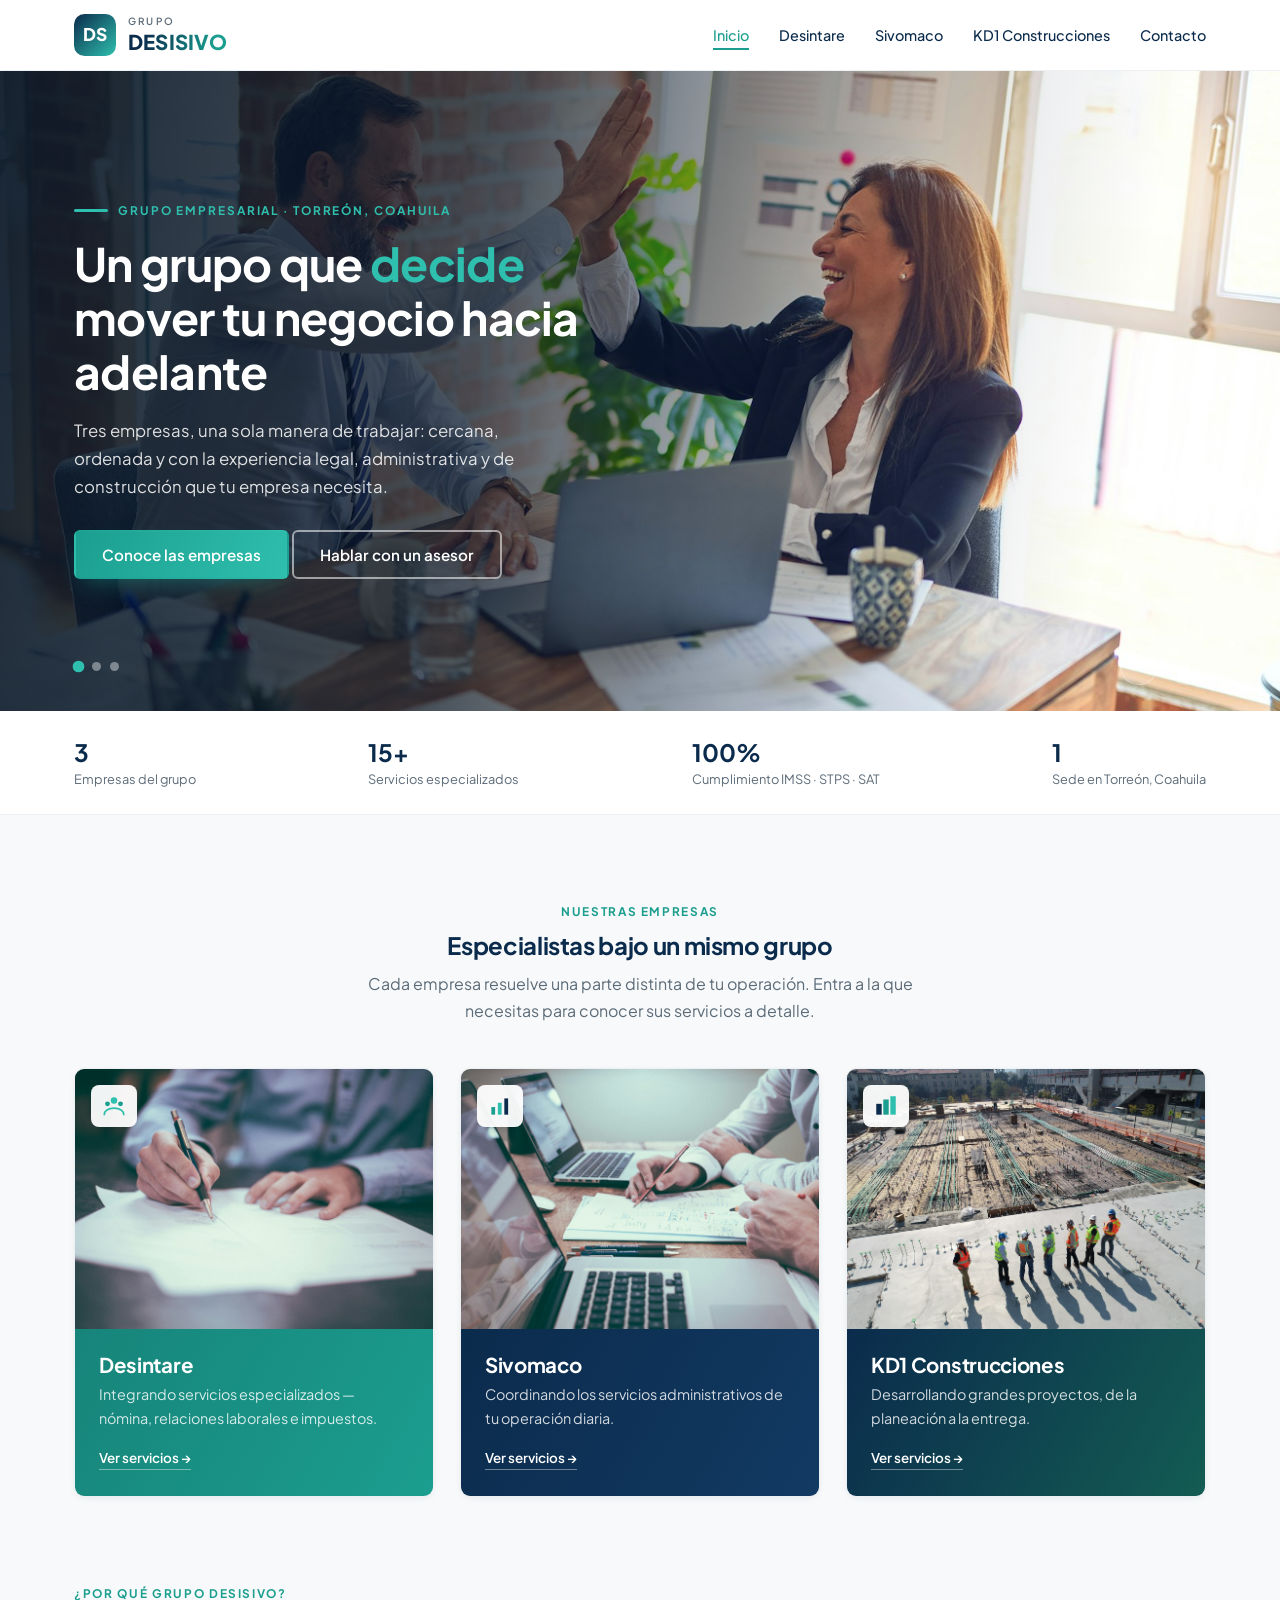
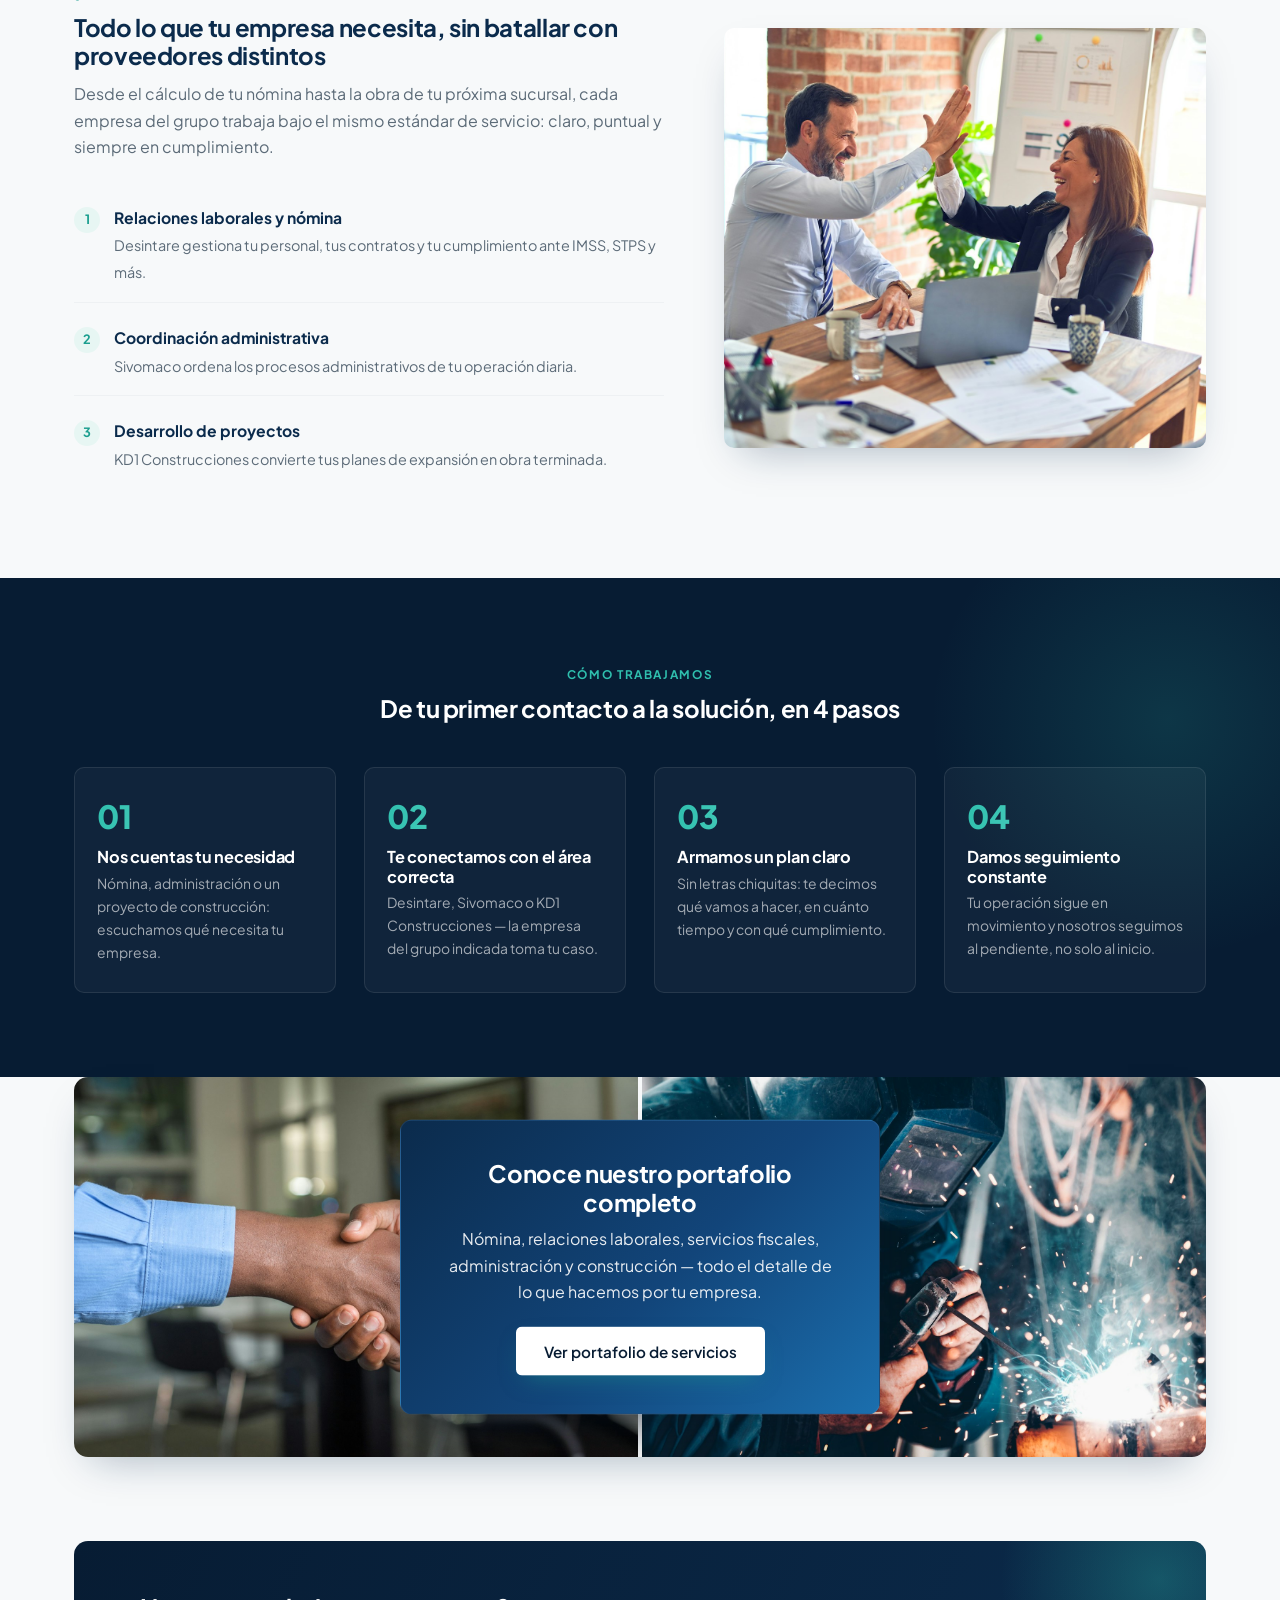
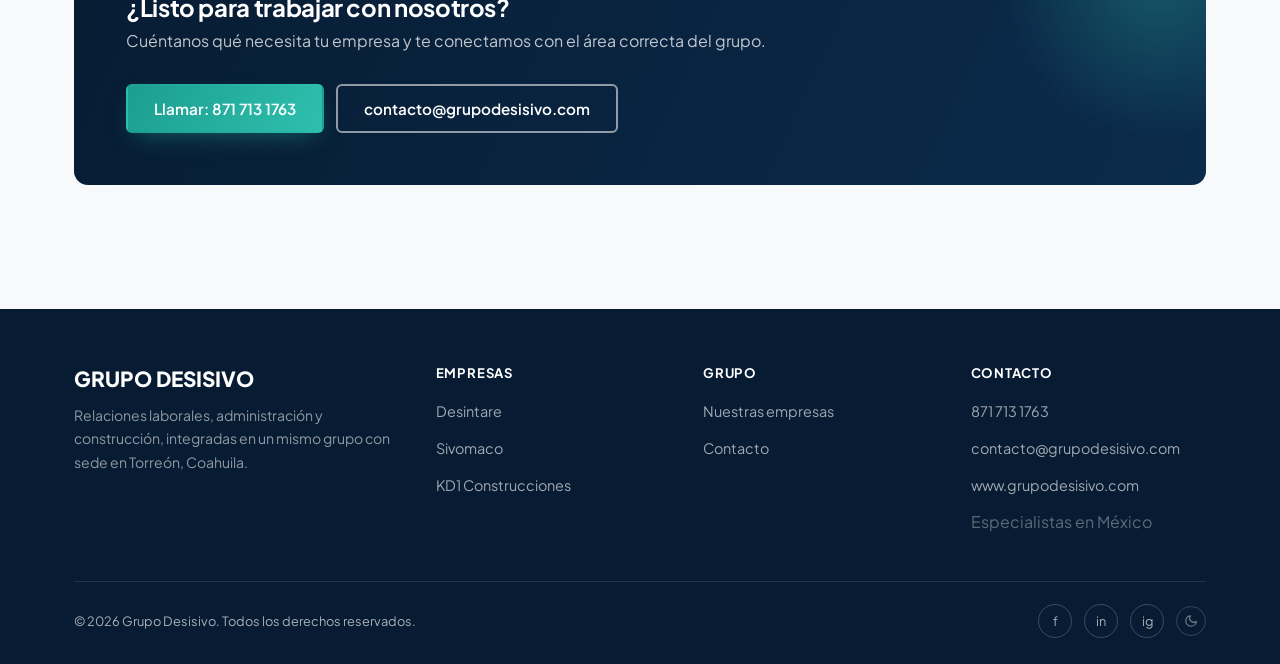
==== index.html @ 5b1bc494 "Sitio web de Grupo Desisivo: portada, Desintare, Sivomaco y KD1 Construcciones Co-Authored-By: Claud" ====
<!doctype html>
<html lang="es">
<head>
<meta charset="UTF-8">
<meta name="viewport" content="width=device-width, initial-scale=1.0, viewport-fit=cover">
<title>Grupo Desisivo | Relaciones Laborales, Administración y Construcción en Torreón</title>
<meta name="description" content="Grupo Desisivo integra a Desintare, Sivomaco y KD1 Construcciones: relaciones laborales, nóminas, servicios administrativos y desarrollo de proyectos en Torreón, Coahuila.">
<link rel="stylesheet" href="assets/css/style.css">
<script>(function(){try{if(localStorage.getItem('gd-theme')==='dark'){document.documentElement.setAttribute('data-theme','dark');}}catch(e){}})();</script>
</head>
<body>

<div class="scroll-progress"></div>

<header class="site-header">
  <div class="wrap header-inner">
    <a href="index.html" class="brand">
      <svg class="brand-mark" viewBox="0 0 48 48" xmlns="http://www.w3.org/2000/svg">
        <defs>
          <linearGradient id="gmark" x1="0" y1="0" x2="1" y2="1">
            <stop offset="0" stop-color="#0b2b4c"/>
            <stop offset="1" stop-color="#2fbfae"/>
          </linearGradient>
        </defs>
        <rect width="48" height="48" rx="12" fill="url(#gmark)"/>
        <text x="24" y="31" text-anchor="middle" font-family="Plus Jakarta Sans, sans-serif" font-weight="800" font-size="20" fill="#fff">DS</text>
      </svg>
      <span class="brand-text">
        <span class="grupo">GRUPO</span>
        <span class="desisivo">DESISIVO</span>
      </span>
    </a>
    <nav class="main-nav">
      <a href="index.html" class="active">Inicio</a>
      <a href="desintare.html">Desintare</a>
      <a href="sivomaco.html">Sivomaco</a>
      <a href="kd1.html">KD1 Construcciones</a>
      <a href="index.html#contacto">Contacto</a>
    </nav>
    <button class="menu-toggle" aria-label="Abrir menú">
      <span></span><span></span><span></span>
    </button>
  </div>
</header>

<section class="hero-carousel">

  <div class="hero-slide active">
    <img class="slide-bg" src="assets/img/equipo-oficina.jpg" alt="Equipo de Grupo Desisivo en oficina">
    <div class="wrap">
      <div class="hero-content">
        <div class="eyebrow-line"><span class="bar"></span><span>Grupo empresarial · Torreón, Coahuila</span></div>
        <h1>Un grupo que <strong>decide</strong> mover tu negocio hacia adelante</h1>
        <p class="lead">Tres empresas, una sola manera de trabajar: cercana, ordenada y con la experiencia legal, administrativa y de construcción que tu empresa necesita.</p>
        <div class="hero-actions">
          <a href="#empresas" class="btn btn-primary">Conoce las empresas</a>
          <a href="index.html#contacto" class="btn btn-outline">Hablar con un asesor</a>
        </div>
      </div>
    </div>
  </div>

  <div class="hero-slide">
    <img class="slide-bg" src="assets/img/desintare-nomina.jpg" alt="Nómina y relaciones laborales Desintare">
    <div class="wrap">
      <div class="hero-content">
        <div class="eyebrow-line"><span class="bar"></span><span>Desintare</span></div>
        <h1>Tu nómina y tu cumplimiento laboral, <strong>en orden siempre</strong></h1>
        <p class="lead">Relaciones laborales, nómina, asuntos legales y servicios fiscales para que tu empresa cumpla sin contratiempos.</p>
        <div class="hero-actions">
          <a href="desintare.html" class="btn btn-primary">Ver servicios de Desintare</a>
        </div>
      </div>
    </div>
  </div>

  <div class="hero-slide">
    <img class="slide-bg" src="assets/img/kd1-obra.jpg" alt="Construcción KD1">
    <div class="wrap">
      <div class="hero-content">
        <div class="eyebrow-line"><span class="bar"></span><span>KD1 Construcciones</span></div>
        <h1>Grandes proyectos, <strong>de cimientos a entrega</strong></h1>
        <p class="lead">La constructora del grupo, con el mismo orden y cumplimiento que ya conoces en Desintare y Sivomaco.</p>
        <div class="hero-actions">
          <a href="kd1.html" class="btn btn-primary">Ver KD1 Construcciones</a>
        </div>
      </div>
    </div>
  </div>

  <div class="hero-controls">
    <div class="wrap">
      <div class="hero-dots">
        <button class="active" aria-label="Slide 1"></button>
        <button aria-label="Slide 2"></button>
        <button aria-label="Slide 3"></button>
      </div>
      <div class="hero-arrows">
        <button class="hero-prev" aria-label="Anterior">‹</button>
        <button class="hero-next" aria-label="Siguiente">›</button>
      </div>
    </div>
  </div>
</section>

<section class="trust-strip">
  <div class="wrap">
    <div class="stat"><b data-count="3">0</b><span>Empresas del grupo</span></div>
    <div class="stat"><b data-count="15" data-suffix="+">0</b><span>Servicios especializados</span></div>
    <div class="stat"><b data-count="100" data-suffix="%">0</b><span>Cumplimiento IMSS · STPS · SAT</span></div>
    <div class="stat"><b data-count="1">0</b><span>Sede en Torreón, Coahuila</span></div>
  </div>
</section>

<section class="section" id="empresas">
  <div class="wrap">
    <div class="section-head center reveal">
      <span class="eyebrow">Nuestras empresas</span>
      <h2>Especialistas bajo un mismo grupo</h2>
      <p>Cada empresa resuelve una parte distinta de tu operación. Entra a la que necesitas para conocer sus servicios a detalle.</p>
    </div>

    <div class="company-grid">

      <a class="company-card desintare reveal" href="desintare.html">
        <div class="card-photo">
          <img src="assets/img/desintare-nomina.jpg" alt="Equipo de Desintare trabajando en oficina">
          <span class="logo-chip">
            <svg viewBox="0 0 48 48" fill="none"><circle cx="24" cy="14" r="6" fill="#2fbfae"/><circle cx="12" cy="20" r="4.5" fill="#1b9e8f"/><circle cx="36" cy="20" r="4.5" fill="#1b9e8f"/><path d="M6 40c0-7 7-12 18-12s18 5 18 12" stroke="#2fbfae" stroke-width="3" stroke-linecap="round"/></svg>
          </span>
        </div>
        <div class="card-body">
          <h3>Desintare</h3>
          <p class="slogan">Integrando servicios especializados — nómina, relaciones laborales e impuestos.</p>
          <span class="card-link">Ver servicios →</span>
        </div>
      </a>

      <a class="company-card sivomaco reveal reveal-delay-1" href="sivomaco.html">
        <div class="card-photo">
          <img src="assets/img/sivomaco-admin.jpg" alt="Reunión administrativa Sivomaco">
          <span class="logo-chip">
            <svg viewBox="0 0 48 48" fill="none"><rect x="8" y="26" width="7" height="14" fill="#1b9e8f"/><rect x="20" y="18" width="7" height="22" fill="#2fbfae"/><rect x="32" y="10" width="7" height="30" fill="#0b2b4c"/></svg>
          </span>
        </div>
        <div class="card-body">
          <h3>Sivomaco</h3>
          <p class="slogan">Coordinando los servicios administrativos de tu operación diaria.</p>
          <span class="card-link">Ver servicios →</span>
        </div>
      </a>

      <a class="company-card kd1 reveal reveal-delay-2" href="kd1.html">
        <div class="card-photo">
          <img src="assets/img/kd1-obra.jpg" alt="Obra en construcción KD1">
          <span class="logo-chip">
            <svg viewBox="0 0 48 48" fill="none"><rect x="6" y="20" width="10" height="20" fill="#0b2b4c"/><rect x="19" y="12" width="10" height="28" fill="#1b9e8f"/><rect x="32" y="6" width="10" height="34" fill="#2fbfae"/></svg>
          </span>
        </div>
        <div class="card-body">
          <h3>KD1 Construcciones</h3>
          <p class="slogan">Desarrollando grandes proyectos, de la planeación a la entrega.</p>
          <span class="card-link">Ver servicios →</span>
        </div>
      </a>

    </div>
  </div>
</section>

<section class="section" style="padding-top:0;">
  <div class="wrap split">
    <div class="reveal">
      <span class="eyebrow">¿Por qué Grupo Desisivo?</span>
      <h2>Todo lo que tu empresa necesita, sin batallar con proveedores distintos</h2>
      <p style="margin-bottom:28px;">Desde el cálculo de tu nómina hasta la obra de tu próxima sucursal, cada empresa del grupo trabaja bajo el mismo estándar de servicio: claro, puntual y siempre en cumplimiento.</p>
      <ul class="feature-list">
        <li><span class="dot">1</span><div><b>Relaciones laborales y nómina</b><span>Desintare gestiona tu personal, tus contratos y tu cumplimiento ante IMSS, STPS y más.</span></div></li>
        <li><span class="dot">2</span><div><b>Coordinación administrativa</b><span>Sivomaco ordena los procesos administrativos de tu operación diaria.</span></div></li>
        <li><span class="dot">3</span><div><b>Desarrollo de proyectos</b><span>KD1 Construcciones convierte tus planes de expansión en obra terminada.</span></div></li>
      </ul>
    </div>
    <div class="media-card reveal reveal-delay-1">
      <img src="assets/img/equipo-oficina.jpg" alt="Equipo de Grupo Desisivo">
    </div>
  </div>
</section>

<section class="section process-band">
  <div class="wrap">
    <div class="section-head center reveal" style="max-width:640px;">
      <span class="eyebrow" style="color:var(--teal-light);">Cómo trabajamos</span>
      <h2 style="color:#fff;">De tu primer contacto a la solución, en 4 pasos</h2>
    </div>
    <div class="process-grid">
      <div class="process-step reveal">
        <div class="step-num">01</div>
        <h4>Nos cuentas tu necesidad</h4>
        <p>Nómina, administración o un proyecto de construcción: escuchamos qué necesita tu empresa.</p>
      </div>
      <div class="process-step reveal reveal-delay-1">
        <div class="step-num">02</div>
        <h4>Te conectamos con el área correcta</h4>
        <p>Desintare, Sivomaco o KD1 Construcciones — la empresa del grupo indicada toma tu caso.</p>
      </div>
      <div class="process-step reveal reveal-delay-2">
        <div class="step-num">03</div>
        <h4>Armamos un plan claro</h4>
        <p>Sin letras chiquitas: te decimos qué vamos a hacer, en cuánto tiempo y con qué cumplimiento.</p>
      </div>
      <div class="process-step reveal reveal-delay-3">
        <div class="step-num">04</div>
        <h4>Damos seguimiento constante</h4>
        <p>Tu operación sigue en movimiento y nosotros seguimos al pendiente, no solo al inicio.</p>
      </div>
    </div>
  </div>
</section>

<section class="section" style="padding-top:0;">
  <div class="wrap">
    <div class="showcase reveal">
      <img src="assets/img/showcase-oficina.jpg" alt="Oficina Grupo Desisivo">
      <img src="assets/img/showcase-equipo.jpg" alt="Equipo de trabajo Grupo Desisivo">
      <div class="showcase-overlay">
        <h3>Conoce nuestro portafolio completo</h3>
        <p>Nómina, relaciones laborales, servicios fiscales, administración y construcción — todo el detalle de lo que hacemos por tu empresa.</p>
        <a href="desintare.html" class="btn btn-primary">Ver portafolio de servicios</a>
      </div>
    </div>
  </div>
</section>

<section class="section" id="contacto" style="padding-top:0;">
  <div class="wrap">
    <div class="cta-band reveal">
      <div>
        <h2>¿Listo para trabajar con nosotros?</h2>
        <p>Cuéntanos qué necesita tu empresa y te conectamos con el área correcta del grupo.</p>
      </div>
      <div class="actions">
        <a href="tel:8717131763" class="btn btn-primary">Llamar: 871 713 1763</a>
        <a href="mailto:contacto@grupodesisivo.com" class="btn btn-outline">contacto@grupodesisivo.com</a>
      </div>
    </div>
  </div>
</section>

<footer class="site-footer">
  <div class="wrap">
    <div class="footer-grid">
      <div class="footer-brand">
        <span class="desisivo-f">GRUPO DESISIVO</span>
        <p style="margin-top:12px; color:rgba(255,255,255,.55); font-size:.88rem;">Relaciones laborales, administración y construcción, integradas en un mismo grupo con sede en Torreón, Coahuila.</p>
      </div>
      <div>
        <h4>Empresas</h4>
        <ul>
          <li><a href="desintare.html">Desintare</a></li>
          <li><a href="sivomaco.html">Sivomaco</a></li>
          <li><a href="kd1.html">KD1 Construcciones</a></li>
        </ul>
      </div>
      <div>
        <h4>Grupo</h4>
        <ul>
          <li><a href="index.html#empresas">Nuestras empresas</a></li>
          <li><a href="index.html#contacto">Contacto</a></li>
        </ul>
      </div>
      <div>
        <h4>Contacto</h4>
        <ul>
          <li><a href="tel:8717131763">871 713 1763</a></li>
          <li><a href="mailto:contacto@grupodesisivo.com">contacto@grupodesisivo.com</a></li>
          <li><a href="https://www.grupodesisivo.com" target="_blank" rel="noopener">www.grupodesisivo.com</a></li>
          <li>Especialistas en México</li>
        </ul>
      </div>
    </div>
    <div class="footer-bottom">
      <span>© 2026 Grupo Desisivo. Todos los derechos reservados.</span>
      <div class="socials">
        <a href="#" aria-label="Facebook">f</a>
        <a href="#" aria-label="LinkedIn">in</a>
        <a href="#" aria-label="Instagram">ig</a>
      </div>
      <button class="theme-toggle" aria-label="Cambiar entre fondo claro y oscuro" title="Cambiar tema">
        <svg class="icon-moon" viewBox="0 0 24 24" fill="none" stroke="currentColor" stroke-width="2" stroke-linecap="round" stroke-linejoin="round"><path d="M21 12.79A9 9 0 1 1 11.21 3 7 7 0 0 0 21 12.79z"/></svg>
        <svg class="icon-sun" viewBox="0 0 24 24" fill="none" stroke="currentColor" stroke-width="2" stroke-linecap="round" stroke-linejoin="round"><circle cx="12" cy="12" r="4"/><path d="M12 2v2M12 20v2M4.93 4.93l1.41 1.41M17.66 17.66l1.41 1.41M2 12h2M20 12h2M6.34 17.66l-1.41 1.41M19.07 4.93l-1.41 1.41"/></svg>
      </button>
    </div>
  </div>
</footer>

<div class="theme-toast"></div>

<script src="assets/js/main.js"></script>
</body>
</html>
---- assets/css/style.css ----
/* ==========================================================================
   Grupo Desisivo — hoja de estilos base
   ========================================================================== */

@import url('https://fonts.googleapis.com/css2?family=Plus+Jakarta+Sans:wght@400;500;600;700;800&display=swap');

:root {
  --font: 'Plus Jakarta Sans', -apple-system, BlinkMacSystemFont, 'Segoe UI', Roboto, Arial, sans-serif;
  --navy: #0b2b4c;
  --navy-deep: #071c33;
  --teal: #1b9e8f;
  --teal-light: #2fbfae;
  --teal-pale: #e7f6f3;
  --ink: #16222f;
  --gray: #5c6b78;
  --gray-light: #eef1f3;
  --off-white: #f7f9fa;
  --white: #ffffff;
  --surface: #ffffff;
  --header-bg: rgba(255,255,255,.94);
  --heading: #0b2b4c;
  --shadow: 0 18px 40px -18px rgba(11, 43, 76, 0.35);
  --radius: 10px;
  --maxw: 1180px;
}

/* ---------- modo oscuro ---------- */
:root[data-theme="dark"] {
  --off-white: #0a1420;
  --white: #101d2c;
  --surface: #101d2c;
  --header-bg: rgba(10,20,32,.92);
  --ink: #dbe4ea;
  --gray: #93a4b3;
  --gray-light: #223245;
  --teal-pale: #0e2b28;
  --heading: #f2f6f8;
  --shadow: 0 18px 44px -16px rgba(0,0,0,.65);
}

* { box-sizing: border-box; }
html { scroll-behavior: smooth; overflow-x: clip; }

body {
  margin: 0;
  max-width: 100%;
  /* clip (no hidden) para no romper position:sticky del header */
  overflow-x: clip;
  overflow-wrap: break-word;
  font-family: var(--font);
  color: var(--ink);
  background: var(--off-white);
  -webkit-font-smoothing: antialiased;
  transition: background-color .35s ease, color .35s ease;
}

h1, h2, h3, h4 {
  font-family: var(--font);
  margin: 0 0 .5em;
  color: var(--heading);
  line-height: 1.18;
  /* tracking negativo: da el aire "tipografía a la medida" en títulos grandes */
  letter-spacing: -.015em;
}

p { line-height: 1.65; color: var(--gray); margin: 0 0 1em; }
a { color: inherit; text-decoration: none; }
img { max-width: 100%; display: block; }
ul { padding-left: 1.1em; color: var(--gray); line-height: 1.7; }
li { margin-bottom: .4em; }

.wrap {
  max-width: var(--maxw);
  margin: 0 auto;
  padding: 0 24px;
}

.btn {
  display: inline-flex;
  align-items: center;
  justify-content: center;
  gap: 8px;
  max-width: 100%;
  padding: 13px 26px;
  border-radius: 6px;
  font-family: var(--font);
  font-weight: 600;
  font-size: .95rem;
  text-align: center;
  overflow-wrap: anywhere;
  border: 2px solid transparent;
  cursor: pointer;
  transition: transform .18s ease, box-shadow .18s ease, background .18s ease;
}
.btn:hover { transform: translateY(-2px); }

.btn-primary {
  background: linear-gradient(120deg, var(--teal) 0%, var(--teal-light) 100%);
  color: #fff;
  box-shadow: 0 10px 24px -10px rgba(27, 158, 143, 0.55);
}
.btn-primary:hover { box-shadow: 0 16px 30px -12px rgba(27, 158, 143, 0.65); }

.btn-outline {
  background: transparent;
  border-color: rgba(255,255,255,.55);
  color: #fff;
}
.btn-outline:hover { background: rgba(255,255,255,.12); }

.btn-dark {
  background: var(--navy);
  color: #fff;
}
.btn-dark:hover { background: var(--navy-deep); }

.eyebrow {
  display: inline-block;
  font-family: var(--font);
  font-size: .74rem;
  font-weight: 700;
  letter-spacing: .14em;
  text-transform: uppercase;
  color: var(--teal);
  margin-bottom: 12px;
}

/* ---------- interruptor de modo oscuro (discreto, dentro del footer) ---------- */
.theme-toggle {
  width: 30px;
  height: 30px;
  flex: none;
  border-radius: 50%;
  border: 1px solid rgba(255,255,255,.18);
  background: transparent;
  color: rgba(255,255,255,.45);
  cursor: pointer;
  display: flex;
  align-items: center;
  justify-content: center;
  padding: 0;
  transition: color .25s ease, border-color .25s ease, background-color .25s ease;
}
.theme-toggle svg { width: 14px; height: 14px; }
.theme-toggle:hover,
.theme-toggle:focus-visible {
  color: var(--teal-light);
  border-color: var(--teal);
  background: rgba(47,191,174,.12);
  outline: none;
}
.theme-toggle .icon-sun { display: none; }
:root[data-theme="dark"] .theme-toggle .icon-moon { display: none; }
:root[data-theme="dark"] .theme-toggle .icon-sun { display: block; }

.theme-toast {
  position: fixed;
  left: 50%;
  bottom: 24px;
  z-index: 150;
  background: var(--heading);
  color: var(--off-white);
  font-family: var(--font);
  font-size: .8rem;
  font-weight: 500;
  padding: 10px 18px;
  border-radius: 999px;
  box-shadow: 0 14px 30px -12px rgba(0,0,0,.45);
  opacity: 0;
  transform: translateX(-50%) translateY(10px);
  pointer-events: none;
  white-space: nowrap;
  transition: opacity .25s ease, transform .25s ease;
}
.theme-toast.show { opacity: 1; transform: translateX(-50%) translateY(0); }

/* ---------- barra de progreso ---------- */
.scroll-progress {
  position: fixed;
  top: 0; left: 0;
  height: 3px;
  width: 0%;
  background: linear-gradient(90deg, var(--teal), var(--teal-light));
  z-index: 200;
  transition: width .1s linear;
}

/* ---------- animaciones al hacer scroll ---------- */
.reveal {
  opacity: 0;
  transform: translateY(28px);
  transition: opacity .7s cubic-bezier(.2,.7,.2,1), transform .7s cubic-bezier(.2,.7,.2,1);
}
.reveal.in-view { opacity: 1; transform: translateY(0); }
.reveal-delay-1.in-view { transition-delay: .1s; }
.reveal-delay-2.in-view { transition-delay: .2s; }
.reveal-delay-3.in-view { transition-delay: .3s; }
.reveal-delay-4.in-view { transition-delay: .4s; }
@media (prefers-reduced-motion: reduce) {
  .reveal { opacity: 1; transform: none; transition: none; }
}

/* ---------- header ---------- */
header.site-header {
  position: sticky;
  top: 0;
  z-index: 100;
  background: var(--header-bg);
  backdrop-filter: blur(8px);
  border-bottom: 1px solid var(--gray-light);
  transition: background-color .35s ease, border-color .35s ease;
}

.header-inner {
  display: flex;
  align-items: center;
  justify-content: space-between;
  padding: 14px 24px;
}

.brand {
  display: flex;
  align-items: center;
  gap: 12px;
}

.brand-mark {
  width: 42px;
  height: 42px;
  flex: none;
}

.brand-text {
  display: flex;
  flex-direction: column;
  justify-content: center;
}
.brand-text .grupo {
  font-family: var(--font);
  font-size: .62rem;
  line-height: 1.4;
  letter-spacing: .22em;
  font-weight: 600;
  color: var(--gray);
}
.brand-text .desisivo {
  font-family: var(--font);
  font-size: 1.28rem;
  /* line-height amplio: con background-clip:text un line-height corto recorta las letras */
  line-height: 1.3;
  font-weight: 800;
  background: linear-gradient(100deg, var(--navy) 15%, var(--teal) 85%);
  -webkit-background-clip: text;
  background-clip: text;
  color: transparent;
  letter-spacing: .01em;
}
:root[data-theme="dark"] .brand-text .desisivo {
  background: linear-gradient(100deg, #6fd8c8 5%, var(--teal-light) 95%);
  -webkit-background-clip: text;
  background-clip: text;
}
:root[data-theme="dark"] .brand-text .grupo { color: #b7c3cd; }

nav.main-nav {
  display: flex;
  align-items: center;
  gap: 30px;
}
nav.main-nav a {
  font-family: var(--font);
  font-size: .9rem;
  font-weight: 500;
  color: var(--heading);
  position: relative;
  padding: 6px 0;
}
nav.main-nav a::after {
  content: '';
  position: absolute;
  left: 0; bottom: 0;
  width: 0; height: 2px;
  background: var(--teal);
  transition: width .2s ease;
}
nav.main-nav a:hover::after,
nav.main-nav a.active::after { width: 100%; }
nav.main-nav a.active { color: var(--teal); }

.menu-toggle {
  display: none;
  background: none;
  border: none;
  cursor: pointer;
  padding: 6px;
}
.menu-toggle.open span:nth-child(1) { transform: translateY(7px) rotate(45deg); }
.menu-toggle.open span:nth-child(2) { opacity: 0; }
.menu-toggle.open span:nth-child(3) { transform: translateY(-7px) rotate(-45deg); }
.menu-toggle span {
  display: block;
  width: 24px;
  height: 2px;
  background: var(--heading);
  margin: 5px 0;
  transition: transform .22s ease, opacity .18s ease;
}

/* ---------- hero carousel ---------- */
.hero-carousel {
  position: relative;
  /* contiene los z-index de las slides para que no compitan con el menú */
  isolation: isolate;
  height: min(78vh, 640px);
  min-height: 460px;
  overflow: hidden;
  background: var(--navy-deep);
}
.hero-slide {
  position: absolute;
  inset: 0;
  opacity: 0;
  visibility: hidden;
  transition: opacity .7s ease;
  display: flex;
  align-items: center;
}
.hero-slide.active { opacity: 1; visibility: visible; z-index: 1; }
.hero-slide img.slide-bg {
  position: absolute;
  inset: 0;
  width: 100%;
  height: 100%;
  object-fit: cover;
  z-index: -2;
}
.hero-slide::before {
  content: '';
  position: absolute;
  inset: 0;
  background: linear-gradient(100deg, rgba(7,20,36,.92) 0%, rgba(7,20,36,.72) 38%, rgba(7,20,36,.12) 68%, rgba(7,20,36,0) 85%);
  z-index: -1;
}
.hero-slide .wrap { width: 100%; }
.hero-content {
  max-width: 560px;
  color: #fff;
}
.hero-content .eyebrow-line {
  display: flex;
  align-items: center;
  gap: 10px;
  margin-bottom: 18px;
}
.hero-content .eyebrow-line .bar { width: 34px; height: 3px; background: var(--teal-light); border-radius: 2px; }
.hero-content .eyebrow-line span {
  font-family: var(--font);
  font-size: .74rem;
  font-weight: 700;
  letter-spacing: .16em;
  text-transform: uppercase;
  color: var(--teal-light);
}
.hero-content h1 {
  color: #fff;
  font-size: clamp(2rem, 3.6vw, 2.9rem);
  font-weight: 700;
  margin-bottom: .4em;
}
.hero-content h1 strong {
  color: var(--teal-light);
  font-weight: 700;
}
.hero-content p.lead {
  color: rgba(255,255,255,.85);
  font-size: 1.05rem;
  max-width: 480px;
  margin-bottom: 30px;
}

.hero-controls {
  position: absolute;
  left: 0; right: 0; bottom: 26px;
  z-index: 5;
  display: flex;
  align-items: center;
  justify-content: space-between;
}
.hero-controls .wrap {
  display: flex;
  align-items: center;
  justify-content: space-between;
  width: 100%;
}
.hero-dots { display: flex; gap: 9px; }
.hero-dots button {
  width: 9px; height: 9px;
  border-radius: 50%;
  border: none;
  background: rgba(255,255,255,.4);
  cursor: pointer;
  padding: 0;
  transition: background .2s ease, transform .2s ease;
}
.hero-dots button.active { background: var(--teal-light); transform: scale(1.3); }
.hero-arrows { display: flex; gap: 10px; }
.hero-arrows button {
  width: 38px; height: 38px;
  border-radius: 50%;
  border: 1px solid rgba(255,255,255,.35);
  background: rgba(255,255,255,.08);
  color: #fff;
  cursor: pointer;
  display: flex; align-items: center; justify-content: center;
  font-size: 1rem;
  transition: background .2s ease;
}
.hero-arrows button:hover { background: rgba(255,255,255,.2); }

.trust-strip {
  background: var(--surface);
  border-bottom: 1px solid var(--gray-light);
  transition: background-color .35s ease;
}
.trust-strip .wrap {
  display: flex;
  flex-wrap: wrap;
  gap: 36px;
  justify-content: space-between;
  padding: 26px 24px;
}
.trust-strip .stat { text-align: left; }
.trust-strip .stat b {
  display: block;
  font-family: var(--font);
  font-size: 1.5rem;
  color: var(--heading);
}
.trust-strip .stat span { font-size: .8rem; color: var(--gray); }

/* ---------- section titles ---------- */
.section {
  padding: 84px 0;
}
.section-head {
  max-width: 620px;
  margin-bottom: 44px;
}
.section-head.center { margin-left: auto; margin-right: auto; text-align: center; }

/* ---------- empresa cards (portada, estilo tarjeta Multiva) ---------- */
.company-grid {
  display: grid;
  grid-template-columns: repeat(3, 1fr);
  gap: 26px;
}
.company-card {
  position: relative;
  border-radius: var(--radius);
  overflow: hidden;
  background: var(--surface);
  box-shadow: 0 2px 10px -4px rgba(11,43,76,.15);
  border: 1px solid var(--gray-light);
  transition: box-shadow .25s ease, transform .25s ease, background-color .35s ease;
  display: flex;
  flex-direction: column;
}
.company-card:hover { box-shadow: var(--shadow); transform: translateY(-4px); }

.company-card .card-photo {
  position: relative;
  height: 260px;
  overflow: hidden;
}
.company-card .card-photo img {
  width: 100%; height: 100%;
  object-fit: cover;
  transition: transform .55s ease;
}
.company-card:hover .card-photo img { transform: scale(1.07); }
.company-card .card-photo .logo-chip {
  position: absolute;
  top: 16px; left: 16px;
  background: rgba(255,255,255,.94);
  border-radius: 8px;
  padding: 8px 10px;
  display: flex;
  align-items: center;
  box-shadow: 0 6px 16px -8px rgba(0,0,0,.35);
}
.company-card .card-photo .logo-chip svg,
.company-card .card-photo .logo-chip img { width: 26px; height: 26px; }

.company-card .card-body {
  position: relative;
  padding: 24px 24px 26px;
  flex: 1;
  display: flex;
  flex-direction: column;
  color: #fff;
}
.company-card h3 {
  color: #fff;
  font-size: 1.28rem;
  margin-bottom: 6px;
}
.company-card p.slogan {
  color: rgba(255,255,255,.82);
  font-size: .9rem;
  margin-bottom: 18px;
  flex: 1;
}
.company-card .card-link {
  font-family: var(--font);
  font-size: .84rem;
  font-weight: 600;
  color: #fff;
  display: inline-flex;
  align-items: center;
  gap: 8px;
  width: fit-content;
  border-bottom: 1px solid rgba(255,255,255,.4);
  padding-bottom: 3px;
  transition: gap .18s ease, border-color .18s ease;
}
.company-card:hover .card-link { gap: 12px; border-color: #fff; }

/* franja de color por empresa (tomado de sus logos) */
.company-card.desintare .card-body { background: linear-gradient(120deg, #17847a, #1b9e8f); }
.company-card.sivomaco .card-body { background: linear-gradient(120deg, #0b2b4c, #123a63); }
.company-card.kd1 .card-body { background: linear-gradient(120deg, #0b2b4c, #135c53); }

/* ---------- feature list (2 col) ---------- */
.split {
  display: grid;
  grid-template-columns: 1.1fr .9fr;
  gap: 60px;
  align-items: center;
}
.feature-list { list-style: none; padding: 0; margin: 0; }
.feature-list li {
  display: flex;
  gap: 14px;
  padding: 16px 0;
  border-bottom: 1px solid var(--gray-light);
  color: var(--ink);
}
.feature-list li:last-child { border-bottom: none; }
.feature-list li .dot {
  flex: none;
  width: 26px;
  height: 26px;
  border-radius: 50%;
  background: var(--teal-pale);
  color: var(--teal);
  display: flex;
  align-items: center;
  justify-content: center;
  font-size: .8rem;
  font-weight: 700;
  margin-top: 2px;
}
.feature-list li div b { display: block; color: var(--heading); font-family: var(--font); font-size: .98rem; }
.feature-list li div span { color: var(--gray); font-size: .9rem; }

.media-card {
  border-radius: var(--radius);
  overflow: hidden;
  box-shadow: var(--shadow);
  position: relative;
}
.media-card img { width: 100%; height: 420px; object-fit: cover; }

/* ---------- proceso / cómo trabajamos ---------- */
.process-band {
  background: var(--navy-deep);
  color: #fff;
  position: relative;
  overflow: hidden;
}
.process-band::before {
  content: '';
  position: absolute;
  right: -10%; top: -20%;
  width: 480px; height: 480px;
  border-radius: 50%;
  background: radial-gradient(circle, rgba(47,191,174,.16), transparent 70%);
  pointer-events: none;
}
.process-grid {
  display: grid;
  grid-template-columns: repeat(4, 1fr);
  gap: 28px;
  position: relative;
  z-index: 1;
}
.process-step {
  padding: 28px 22px;
  border-radius: var(--radius);
  background: rgba(255,255,255,.04);
  border: 1px solid rgba(255,255,255,.09);
}
.process-step .step-num {
  font-family: var(--font);
  font-weight: 800;
  font-size: 2rem;
  line-height: 1.3;
  background: linear-gradient(100deg, var(--teal-light), #7fe6d6);
  -webkit-background-clip: text;
  background-clip: text;
  color: transparent;
  margin-bottom: 10px;
}
.process-step h4 { color: #fff; font-size: 1.02rem; margin-bottom: 6px; }
.process-step p { color: rgba(255,255,255,.62); font-size: .87rem; margin: 0; }

/* ---------- showcase: par de imágenes + tarjeta overlay (estilo "fondos de inversión") ---------- */
.showcase {
  position: relative;
  display: grid;
  grid-template-columns: 1fr 1fr;
  gap: 4px;
  border-radius: 14px;
  overflow: hidden;
  box-shadow: var(--shadow);
}
.showcase img {
  width: 100%;
  height: 380px;
  object-fit: cover;
  filter: saturate(1.05);
}
.showcase-overlay {
  position: absolute;
  top: 50%; left: 50%;
  transform: translate(-50%, -50%);
  z-index: 3;
  background: linear-gradient(135deg, #0b2b4c 0%, #12457a 55%, #1b6fae 100%);
  color: #fff;
  padding: 38px 42px;
  border-radius: 12px;
  width: min(84%, 480px);
  text-align: center;
  box-shadow: 0 24px 50px -18px rgba(7,20,36,.65);
  border: 1px solid rgba(255,255,255,.08);
}
.showcase-overlay h3 { color: #fff; font-size: 1.5rem; margin-bottom: 10px; }
.showcase-overlay p { color: rgba(255,255,255,.9); margin-bottom: 22px; }
.showcase-overlay .btn { background: #fff; color: var(--navy-deep); }
.showcase-overlay .btn:hover { background: rgba(255,255,255,.9); }

/* ---------- panel oscuro contacto ---------- */
.cta-band {
  background: linear-gradient(115deg, var(--navy-deep), var(--navy));
  color: #fff;
  border-radius: 14px;
  padding: 52px;
  display: flex;
  align-items: center;
  justify-content: space-between;
  gap: 30px;
  flex-wrap: wrap;
  position: relative;
  overflow: hidden;
}
.cta-band::after {
  content: '';
  position: absolute;
  right: -10%; top: -50%;
  width: 320px; height: 320px;
  border-radius: 50%;
  background: radial-gradient(circle, rgba(47,191,174,.3), transparent 70%);
}
.cta-band h2 { color: #fff; margin-bottom: 6px; position: relative; z-index: 1;}
.cta-band p { color: rgba(255,255,255,.75); margin: 0; position: relative; z-index: 1;}
.cta-band .actions { position: relative; z-index: 1; display: flex; gap: 12px; flex-wrap: wrap; }

/* ---------- footer ---------- */
footer.site-footer {
  background: var(--navy-deep);
  color: rgba(255,255,255,.65);
  padding: 56px 0 26px;
  margin-top: 40px;
}
.footer-grid {
  display: grid;
  grid-template-columns: 1.4fr 1fr 1fr 1fr;
  gap: 32px;
  padding-bottom: 36px;
  border-bottom: 1px solid rgba(255,255,255,.1);
}
.footer-grid h4 {
  color: #fff;
  font-size: .82rem;
  letter-spacing: .06em;
  text-transform: uppercase;
  margin-bottom: 16px;
}
.footer-grid ul { list-style: none; padding: 0; margin: 0; }
.footer-grid li { margin-bottom: 10px; }
.footer-grid a { color: rgba(255,255,255,.62); font-size: .9rem; overflow-wrap: anywhere; }
.footer-grid a:hover { color: var(--teal-light); }
.footer-brand .desisivo-f {
  font-family: var(--font);
  font-weight: 800;
  font-size: 1.3rem;
  color: #fff;
}
.footer-bottom {
  display: flex;
  justify-content: space-between;
  align-items: center;
  flex-wrap: wrap;
  gap: 12px;
  padding-top: 22px;
  font-size: .8rem;
}
.socials { display: flex; gap: 12px; margin-left: auto; }
.socials a {
  width: 34px; height: 34px;
  border-radius: 50%;
  border: 1px solid rgba(255,255,255,.2);
  display: flex; align-items: center; justify-content: center;
}
.socials a:hover { background: var(--teal); border-color: var(--teal); }

/* ---------- página de empresa individual ---------- */
.company-hero {
  padding: 70px 0 60px;
  color: #fff;
  position: relative;
  overflow: hidden;
}
.company-hero .wrap { position: relative; z-index: 2; }
.company-hero .company-logo-box {
  display: flex;
  align-items: center;
  gap: 16px;
  margin-bottom: 22px;
}
.company-hero .company-logo-box img { height: 54px; width: auto; background:#fff; padding: 6px 10px; border-radius: 8px; }
.company-hero h1 { color: #fff; font-size: clamp(1.9rem, 3.4vw, 2.6rem); }
.company-hero p.tag { color: rgba(255,255,255,.85); font-size: 1.05rem; max-width: 560px; }

.breadcrumb {
  font-size: .82rem;
  color: rgba(255,255,255,.6);
  margin-bottom: 18px;
}
.breadcrumb a { color: rgba(255,255,255,.85); }
.breadcrumb a:hover { color: var(--teal-light); }

.service-grid {
  display: grid;
  grid-template-columns: repeat(2, 1fr);
  gap: 22px;
}
.service-card {
  background: var(--surface);
  border: 1px solid var(--gray-light);
  border-radius: var(--radius);
  padding: 26px 24px;
  transition: box-shadow .2s ease, transform .2s ease, background-color .35s ease;
}
.service-card:hover { box-shadow: var(--shadow); transform: translateY(-3px); }
.service-card h3 {
  font-size: 1.02rem;
  display: flex;
  align-items: center;
  gap: 10px;
  margin-bottom: 8px;
}
.service-card h3 .num {
  font-family: var(--font);
  font-size: .78rem;
  color: var(--teal);
  border: 1px solid var(--teal);
  border-radius: 50%;
  width: 24px; height: 24px;
  display: flex; align-items: center; justify-content: center;
  flex: none;
}
.service-card p { font-size: .89rem; margin-bottom: 0; }

.other-companies {
  display: grid;
  grid-template-columns: repeat(2, 1fr);
  gap: 20px;
}
.mini-card {
  display: flex;
  align-items: center;
  gap: 14px;
  background: var(--surface);
  border-radius: var(--radius);
  border: 1px solid var(--gray-light);
  padding: 18px;
  transition: transform .18s ease, box-shadow .18s ease, background-color .35s ease;
}
.mini-card:hover { transform: translateY(-2px); box-shadow: var(--shadow); }
.mini-card img { width: 46px; height: 46px; object-fit: contain; }
.mini-card b { display: block; color: var(--heading); font-family: var(--font); font-size: .95rem; }
.mini-card span { font-size: .8rem; color: var(--gray); }

/* ---------- responsive ---------- */

/* tablets */
@media (max-width: 980px) {
  .wrap { padding: 0 20px; }
  .section { padding: 64px 0; }
  .company-grid { grid-template-columns: 1fr; max-width: 460px; margin: 0 auto; }
  .split { grid-template-columns: 1fr; gap: 36px; }
  .footer-grid { grid-template-columns: 1fr 1fr; }
  .service-grid { grid-template-columns: 1fr; max-width: 560px; margin: 0 auto; }
  .other-companies { grid-template-columns: 1fr; max-width: 460px; margin: 0 auto; }
  .showcase { grid-template-columns: 1fr; }
  .showcase img:nth-of-type(2) { display: none; }
  .showcase img { height: 300px; }
  .showcase-overlay { position: static; transform: none; width: 100%; border-radius: 0; }
  .process-grid { grid-template-columns: 1fr 1fr; }
}

/* teléfonos */
@media (max-width: 760px) {
  .wrap { padding: 0 18px; }

  /* header */
  .header-inner { padding: 12px 18px; }
  .brand-mark { width: 36px; height: 36px; }
  .brand-text .desisivo { font-size: 1.08rem; }
  .brand-text .grupo { font-size: .56rem; letter-spacing: .18em; }

  /* menú desplegable anclado al header.
     absolute + top:100% se resuelve contra el header (sticky), así que no
     depende de su altura exacta ni del backdrop-filter. */
  nav.main-nav {
    position: absolute;
    top: 100%;
    left: 0; right: 0;
    max-height: 78vh;
    overflow-y: auto;
    background: var(--surface);
    flex-direction: column;
    align-items: stretch;
    padding: 6px 0 10px;
    gap: 0;
    box-shadow: 0 16px 30px -12px rgba(0,0,0,.25);
    border-bottom: 1px solid var(--gray-light);
    visibility: hidden;
    opacity: 0;
    transform: translateY(-8px);
    pointer-events: none;
    transition: opacity .22s ease, transform .22s ease, visibility .22s ease;
  }
  nav.main-nav.open {
    visibility: visible;
    opacity: 1;
    transform: none;
    pointer-events: auto;
  }
  nav.main-nav a {
    padding: 15px 22px;
    border-bottom: 1px solid var(--gray-light);
    font-size: 1rem;
  }
  nav.main-nav a:last-child { border-bottom: none; }
  nav.main-nav a::after { display: none; }
  nav.main-nav a.active { color: var(--teal); background: var(--teal-pale); }
  .menu-toggle { display: block; }

  /* hero */
  .hero-carousel { height: 86vh; min-height: 460px; max-height: 680px; }
  .btn { padding: 12px 22px; font-size: .9rem; }
  .hero-slide::before {
    background: linear-gradient(180deg, rgba(7,20,36,.55) 0%, rgba(7,20,36,.55) 40%, rgba(7,20,36,.94) 100%),
                linear-gradient(100deg, rgba(7,20,36,.85) 0%, rgba(7,20,36,.4) 70%);
  }
  .hero-content { max-width: 100%; }
  .hero-content h1 { font-size: clamp(1.7rem, 7vw, 2.1rem); }
  .hero-content p.lead { font-size: .95rem; margin-bottom: 24px; }
  .hero-actions { flex-direction: column; align-items: stretch; gap: 12px; margin-top: 24px; }
  .hero-actions .btn { justify-content: center; width: 100%; }
  .hero-controls { bottom: 16px; }
  .hero-arrows { display: none; }

  /* franja de cifras: grid 2x2 simétrico */
  .trust-strip .wrap {
    display: grid;
    grid-template-columns: 1fr 1fr;
    gap: 24px 16px;
    padding: 22px 18px;
  }
  .trust-strip .stat { text-align: center; }
  .trust-strip .stat b { font-size: 1.3rem; }
  .trust-strip .stat span { font-size: .74rem; }

  .section { padding: 52px 0; }
  .section-head { margin-bottom: 30px; }
  .section-head h2 { font-size: 1.5rem; }

  /* tarjetas de empresa */
  .company-grid { gap: 20px; }
  .company-card .card-photo { height: 200px; }
  .company-card .card-body { padding: 20px 20px 22px; }
  .company-card h3 { font-size: 1.14rem; }

  .feature-list li { padding: 14px 0; }

  .media-card img { height: 260px; }

  /* proceso */
  .process-grid { grid-template-columns: 1fr; gap: 16px; }
  .process-step { padding: 22px 20px; }
  .process-step .step-num { font-size: 1.6rem; }

  /* showcase */
  .showcase img { height: 220px; }
  .showcase-overlay { padding: 28px 22px; }
  .showcase-overlay h3 { font-size: 1.22rem; }

  /* cta */
  .cta-band { padding: 30px 22px; flex-direction: column; align-items: stretch; text-align: center; border-radius: 12px; }
  .cta-band .actions { flex-direction: column; align-items: stretch; }
  .cta-band .actions .btn { justify-content: center; width: 100%; }

  /* footer */
  .footer-grid { grid-template-columns: 1fr; gap: 28px; text-align: left; }
  .footer-bottom { flex-direction: column; text-align: center; gap: 16px; }
  .socials { justify-content: center; margin-left: 0; }

  /* páginas de empresa */
  .company-hero { padding: 48px 0 44px; }
  .company-hero .company-logo-box { gap: 12px; }
  .company-hero h1 { font-size: clamp(1.5rem, 6.5vw, 2rem); }
  .company-hero p.tag { font-size: .95rem; }
  .company-hero .hero-actions { flex-direction: column; align-items: stretch; }
  .company-hero .hero-actions .btn { justify-content: center; width: 100%; }

  .service-card { padding: 20px 18px; }
  .service-card h3 { font-size: .96rem; }

  .mini-card { padding: 16px; }

  .theme-toast { bottom: 18px; font-size: .76rem; padding: 9px 16px; }
}

/* pantallas de poca altura (landscape, dispositivos chicos) */
@media (max-width: 760px) and (max-height: 600px) {
  .hero-carousel { height: 100vh; min-height: 380px; max-height: 560px; }
  .hero-content p.lead { margin-bottom: 16px; }
  .hero-actions { margin-top: 14px; }
}

/* teléfonos pequeños */
@media (max-width: 400px) {
  .wrap { padding: 0 16px; }
  .hero-content h1 { font-size: 1.55rem; }
  .trust-strip .wrap { grid-template-columns: 1fr 1fr; gap: 18px 12px; }
  .btn { padding: 12px 20px; font-size: .9rem; }
}
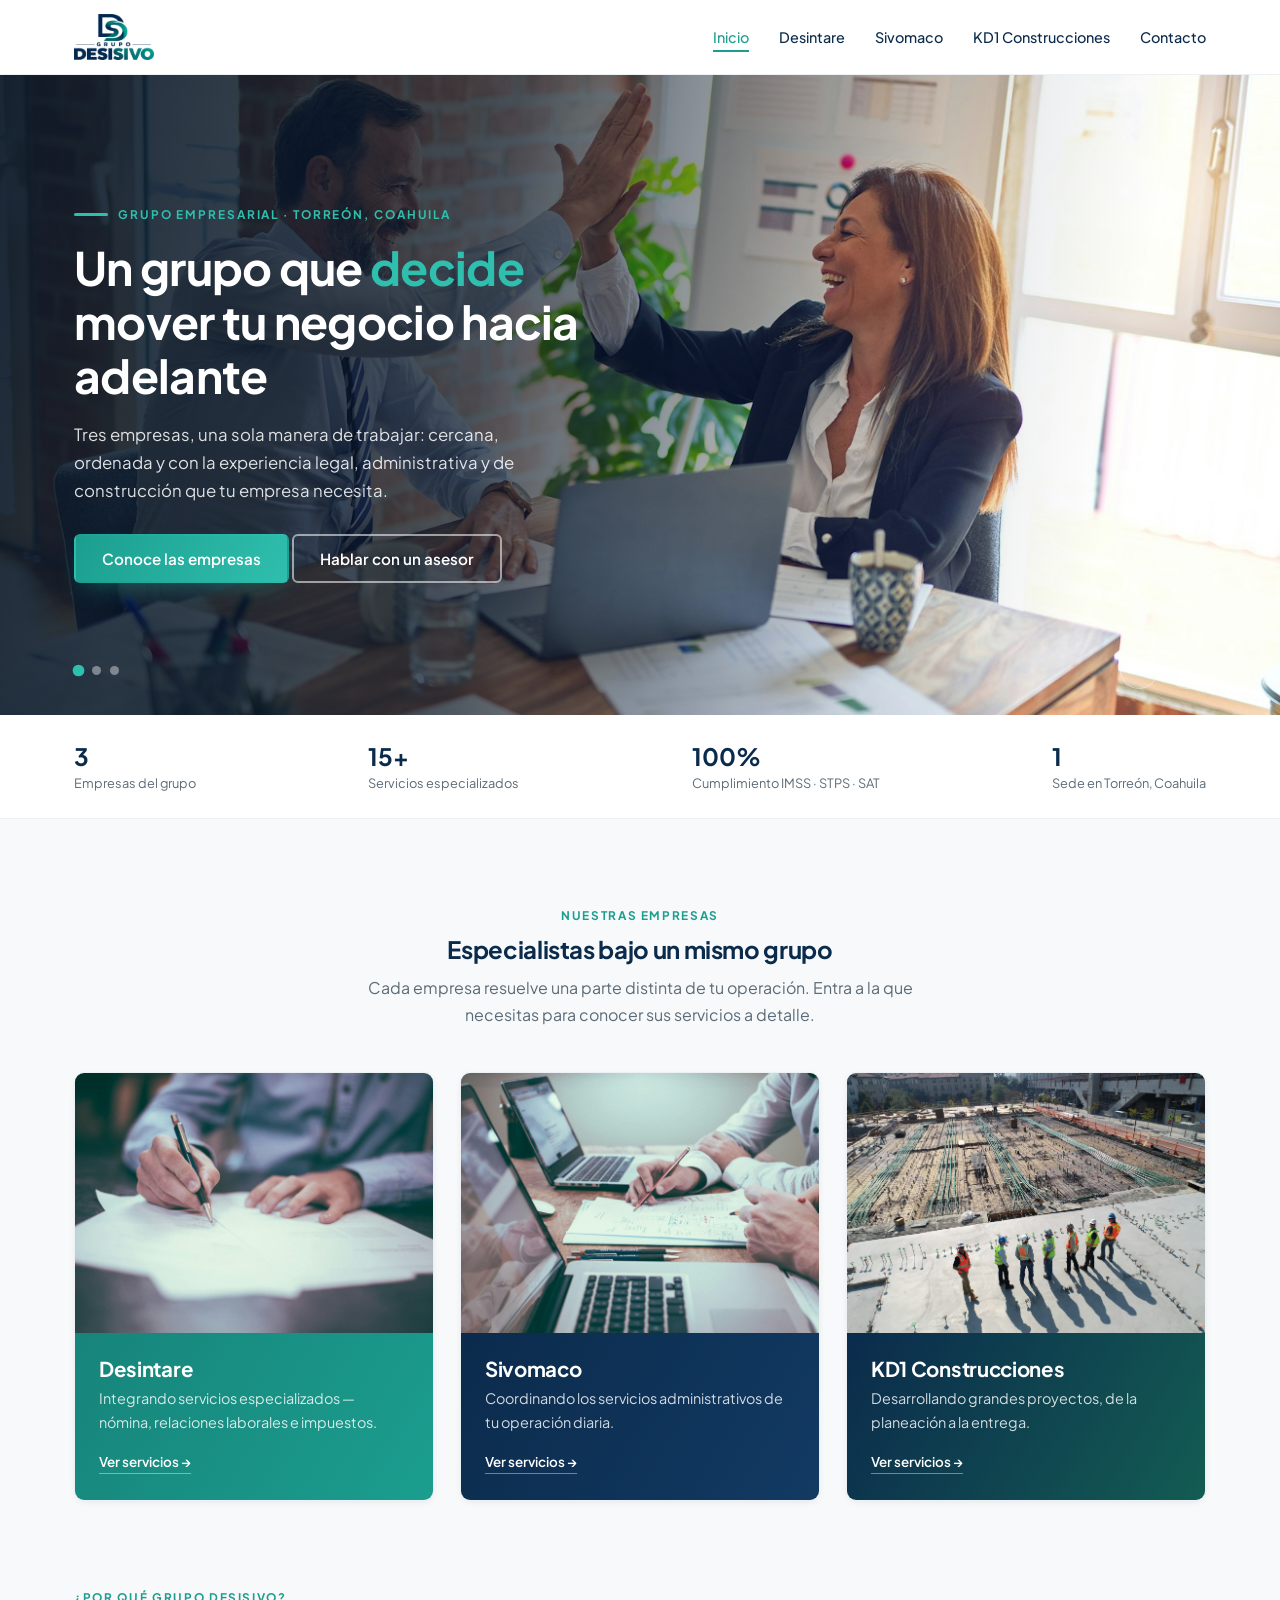
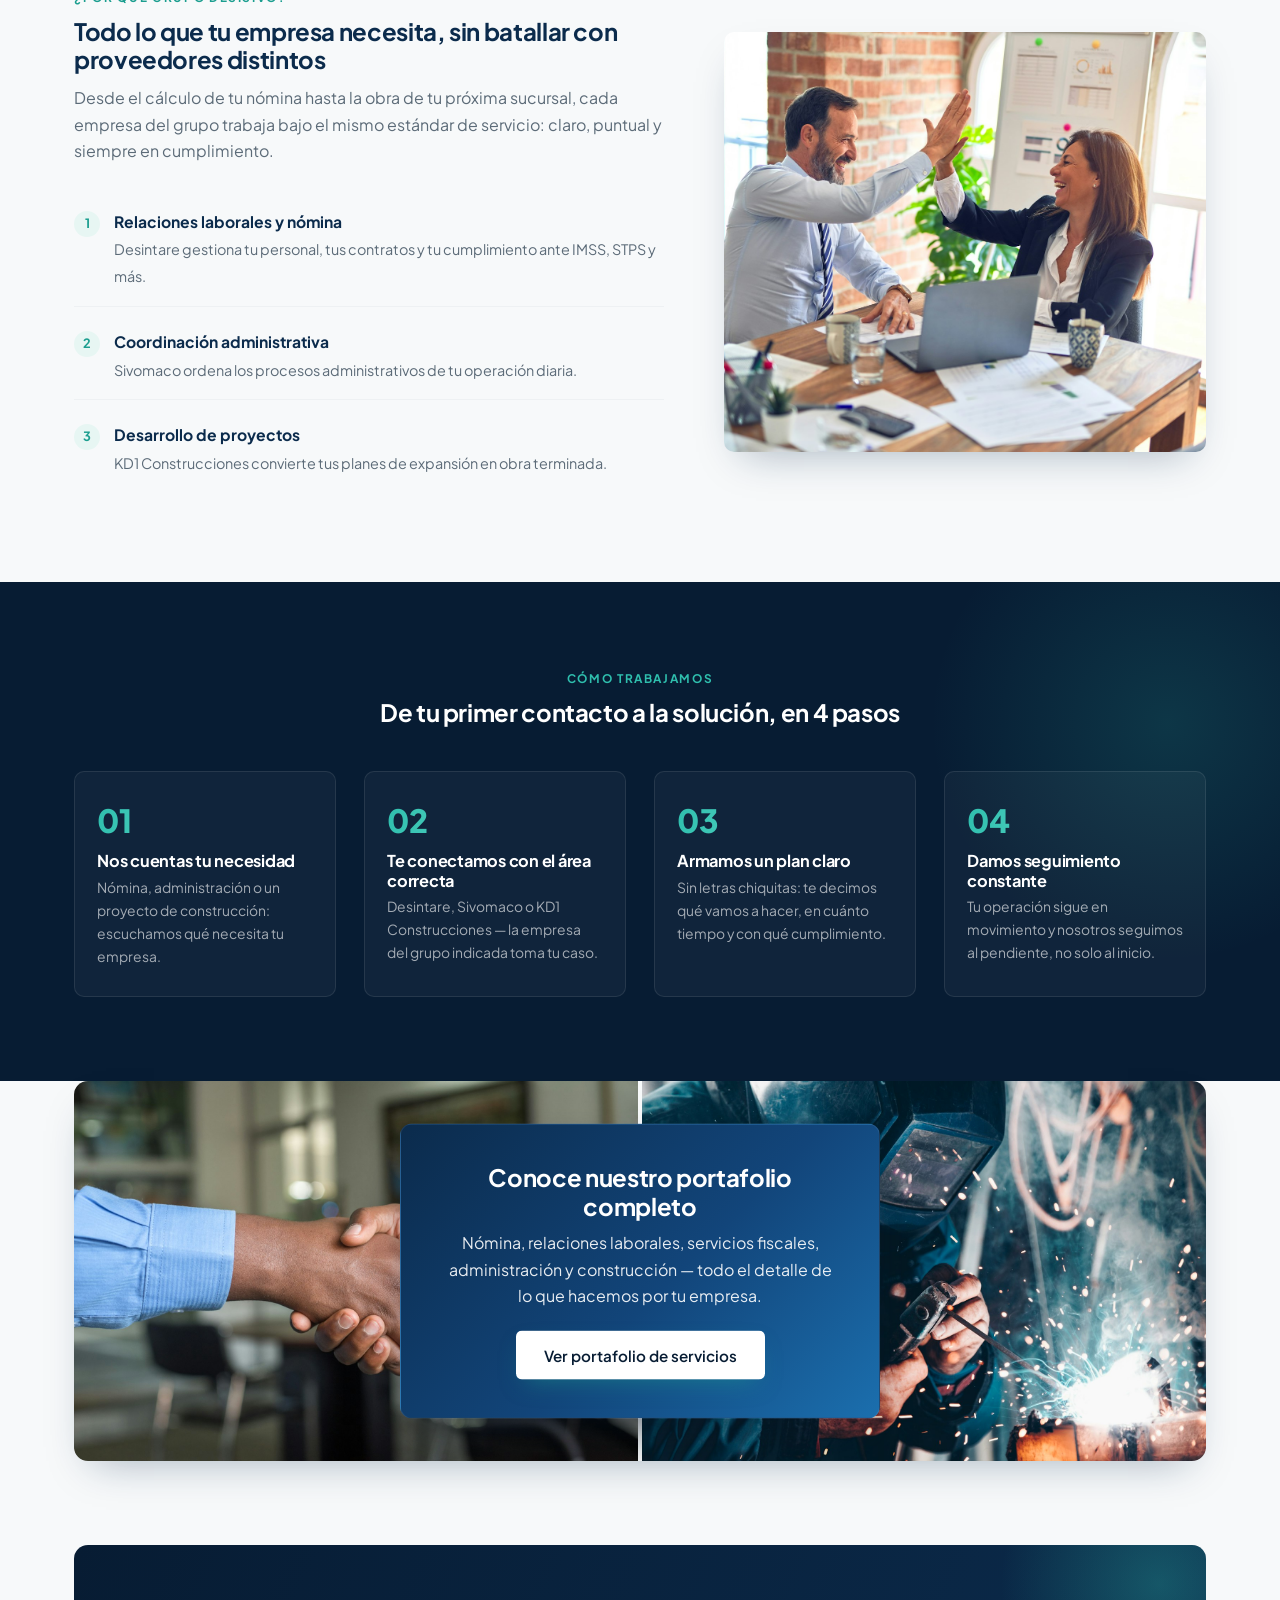
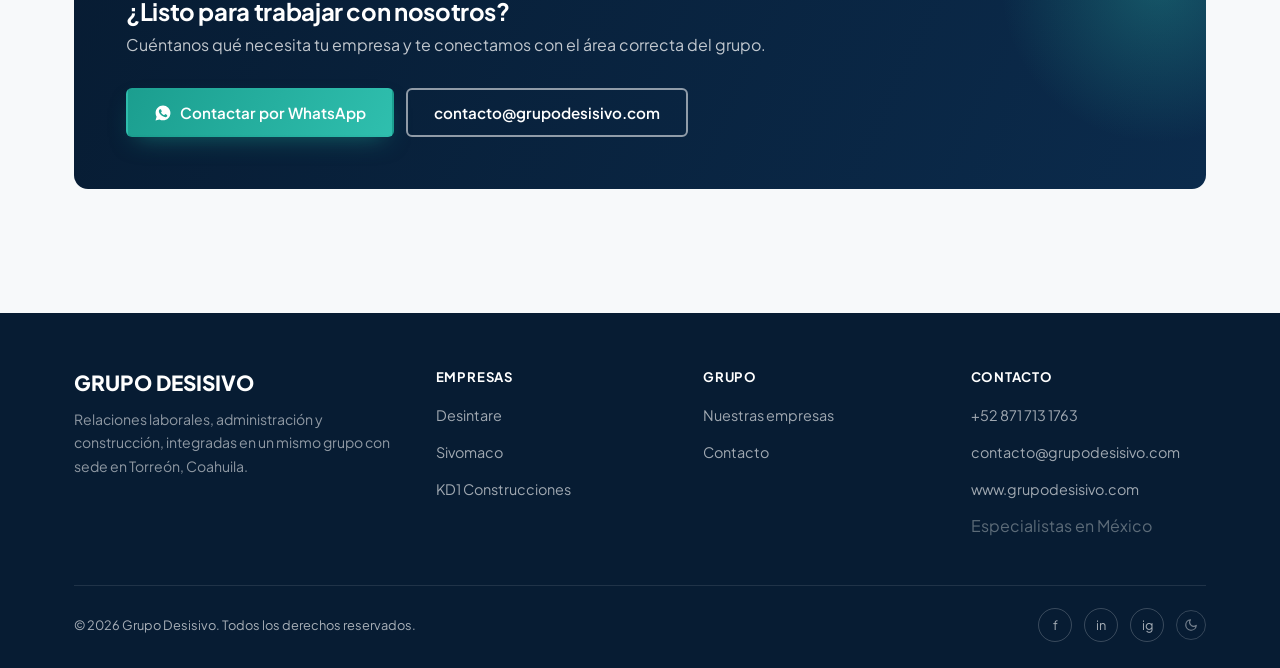
==== commit 462c7738: "Integra logos oficiales de cada empresa y cambia contacto a WhatsApp - Reemplaza el logo genérico de" ====
--- a/index.html
+++ b/index.html
@@ -15,20 +15,7 @@
 <header class="site-header">
   <div class="wrap header-inner">
     <a href="index.html" class="brand">
-      <svg class="brand-mark" viewBox="0 0 48 48" xmlns="http://www.w3.org/2000/svg">
-        <defs>
-          <linearGradient id="gmark" x1="0" y1="0" x2="1" y2="1">
-            <stop offset="0" stop-color="#0b2b4c"/>
-            <stop offset="1" stop-color="#2fbfae"/>
-          </linearGradient>
-        </defs>
-        <rect width="48" height="48" rx="12" fill="url(#gmark)"/>
-        <text x="24" y="31" text-anchor="middle" font-family="Plus Jakarta Sans, sans-serif" font-weight="800" font-size="20" fill="#fff">DS</text>
-      </svg>
-      <span class="brand-text">
-        <span class="grupo">GRUPO</span>
-        <span class="desisivo">DESISIVO</span>
-      </span>
+      <img src="assets/img/logo-desisivo.png" alt="Grupo Desisivo" class="brand-logo">
     </a>
     <nav class="main-nav">
       <a href="index.html" class="active">Inicio</a>
@@ -125,9 +112,6 @@
       <a class="company-card desintare reveal" href="desintare.html">
         <div class="card-photo">
           <img src="assets/img/desintare-nomina.jpg" alt="Equipo de Desintare trabajando en oficina">
-          <span class="logo-chip">
-            <svg viewBox="0 0 48 48" fill="none"><circle cx="24" cy="14" r="6" fill="#2fbfae"/><circle cx="12" cy="20" r="4.5" fill="#1b9e8f"/><circle cx="36" cy="20" r="4.5" fill="#1b9e8f"/><path d="M6 40c0-7 7-12 18-12s18 5 18 12" stroke="#2fbfae" stroke-width="3" stroke-linecap="round"/></svg>
-          </span>
         </div>
         <div class="card-body">
           <h3>Desintare</h3>
@@ -139,9 +123,6 @@
       <a class="company-card sivomaco reveal reveal-delay-1" href="sivomaco.html">
         <div class="card-photo">
           <img src="assets/img/sivomaco-admin.jpg" alt="Reunión administrativa Sivomaco">
-          <span class="logo-chip">
-            <svg viewBox="0 0 48 48" fill="none"><rect x="8" y="26" width="7" height="14" fill="#1b9e8f"/><rect x="20" y="18" width="7" height="22" fill="#2fbfae"/><rect x="32" y="10" width="7" height="30" fill="#0b2b4c"/></svg>
-          </span>
         </div>
         <div class="card-body">
           <h3>Sivomaco</h3>
@@ -153,9 +134,6 @@
       <a class="company-card kd1 reveal reveal-delay-2" href="kd1.html">
         <div class="card-photo">
           <img src="assets/img/kd1-obra.jpg" alt="Obra en construcción KD1">
-          <span class="logo-chip">
-            <svg viewBox="0 0 48 48" fill="none"><rect x="6" y="20" width="10" height="20" fill="#0b2b4c"/><rect x="19" y="12" width="10" height="28" fill="#1b9e8f"/><rect x="32" y="6" width="10" height="34" fill="#2fbfae"/></svg>
-          </span>
         </div>
         <div class="card-body">
           <h3>KD1 Construcciones</h3>
@@ -239,7 +217,7 @@
         <p>Cuéntanos qué necesita tu empresa y te conectamos con el área correcta del grupo.</p>
       </div>
       <div class="actions">
-        <a href="tel:8717131763" class="btn btn-primary">Llamar: 871 713 1763</a>
+        <a href="https://wa.me/528717131763" target="_blank" rel="noopener" class="btn btn-primary btn-wa"><svg class="btn-icon" viewBox="0 0 24 24" fill="currentColor" aria-hidden="true"><path d="M12.04 2C6.58 2 2.13 6.44 2.13 11.9c0 1.75.46 3.45 1.32 4.95L2 22l5.26-1.38c1.45.79 3.08 1.21 4.75 1.21h.01c5.46 0 9.9-4.44 9.9-9.9 0-2.64-1.03-5.13-2.9-7A9.82 9.82 0 0 0 12.04 2Zm5.8 14.14c-.24.68-1.4 1.32-1.93 1.4-.5.08-1.11.11-1.79-.11-.41-.13-.94-.3-1.62-.6-2.85-1.23-4.71-4.1-4.85-4.29-.14-.19-1.16-1.54-1.16-2.94s.73-2.09.99-2.38c.26-.28.56-.35.75-.35h.53c.17 0 .4-.06.62.48.24.58.81 2 .88 2.14.07.14.12.31.02.5-.09.19-.14.31-.28.48-.14.16-.29.36-.42.49-.14.14-.28.28-.12.56.16.28.71 1.17 1.53 1.9 1.05.93 1.93 1.22 2.21 1.36.28.14.44.12.6-.07.16-.19.68-.79.86-1.06.18-.27.36-.22.6-.13.24.09 1.55.73 1.82.87.27.14.44.2.51.32.07.13.07.71-.17 1.39Z"/></svg>Contactar por WhatsApp</a>
         <a href="mailto:contacto@grupodesisivo.com" class="btn btn-outline">contacto@grupodesisivo.com</a>
       </div>
     </div>
@@ -271,7 +249,7 @@
       <div>
         <h4>Contacto</h4>
         <ul>
-          <li><a href="tel:8717131763">871 713 1763</a></li>
+          <li><a href="tel:+528717131763">+52 871 713 1763</a></li>
           <li><a href="mailto:contacto@grupodesisivo.com">contacto@grupodesisivo.com</a></li>
           <li><a href="https://www.grupodesisivo.com" target="_blank" rel="noopener">www.grupodesisivo.com</a></li>
           <li>Especialistas en México</li>
--- a/assets/css/style.css
+++ b/assets/css/style.css
@@ -101,6 +101,12 @@
 }
 .btn-primary:hover { box-shadow: 0 16px 30px -12px rgba(27, 158, 143, 0.65); }
 
+.btn-wa .btn-icon {
+  width: 18px;
+  height: 18px;
+  flex: none;
+}
+
 .btn-outline {
   background: transparent;
   border-color: rgba(255,255,255,.55);
@@ -224,6 +230,19 @@
   gap: 12px;
 }
 
+/* logo oficial del grupo */
+.brand-logo {
+  height: 46px;
+  width: auto;
+  display: block;
+}
+/* en modo oscuro el navy del logo se pierde: va sobre chip blanco */
+:root[data-theme="dark"] .brand-logo {
+  background: #fff;
+  padding: 5px 9px;
+  border-radius: 8px;
+}
+
 .brand-mark {
   width: 42px;
   height: 42px;
@@ -735,10 +754,24 @@
 .company-hero .company-logo-box {
   display: flex;
   align-items: center;
-  gap: 16px;
+  flex-wrap: wrap;
+  gap: 18px;
   margin-bottom: 22px;
 }
-.company-hero .company-logo-box img { height: 54px; width: auto; background:#fff; padding: 6px 10px; border-radius: 8px; }
+/* logo oficial sobre chip blanco: el hero es oscuro y el navy del logo se perderia */
+.company-hero .company-logo {
+  height: 62px;
+  width: auto;
+  background: #fff;
+  padding: 10px 16px;
+  border-radius: 10px;
+  box-shadow: 0 10px 26px -14px rgba(0,0,0,.5);
+}
+.company-hero .company-slogan {
+  color: rgba(255,255,255,.88);
+  font-size: .95rem;
+  font-weight: 500;
+}
 .company-hero h1 { color: #fff; font-size: clamp(1.9rem, 3.4vw, 2.6rem); }
 .company-hero p.tag { color: rgba(255,255,255,.85); font-size: 1.05rem; max-width: 560px; }
 
@@ -826,9 +859,15 @@
 
   /* header */
   .header-inner { padding: 12px 18px; }
+  .brand-logo { height: 36px; }
+  :root[data-theme="dark"] .brand-logo { padding: 4px 7px; }
   .brand-mark { width: 36px; height: 36px; }
   .brand-text .desisivo { font-size: 1.08rem; }
   .brand-text .grupo { font-size: .56rem; letter-spacing: .18em; }
+
+  /* logo de empresa en su pagina */
+  .company-hero .company-logo { height: 46px; padding: 8px 12px; }
+  .company-hero .company-slogan { font-size: .88rem; }
 
   /* menú desplegable anclado al header.
      absolute + top:100% se resuelve contra el header (sticky), así que no
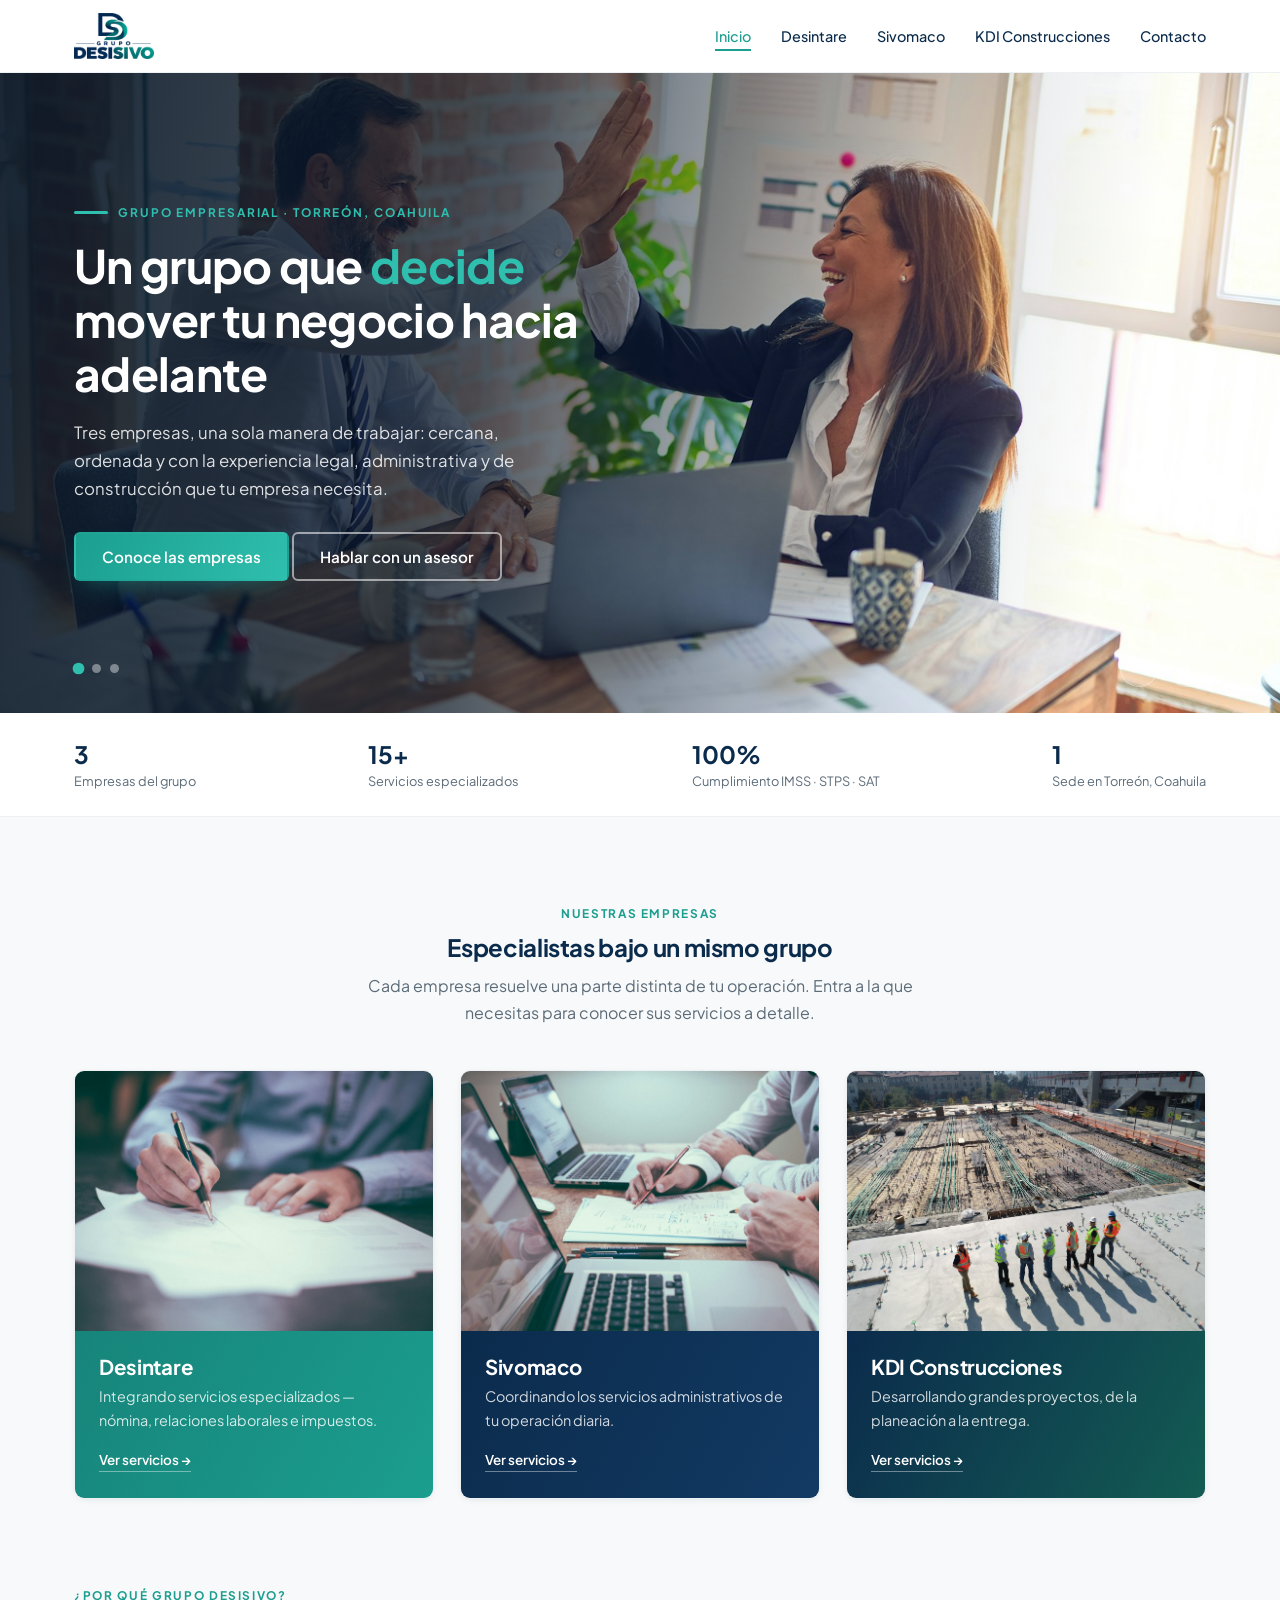
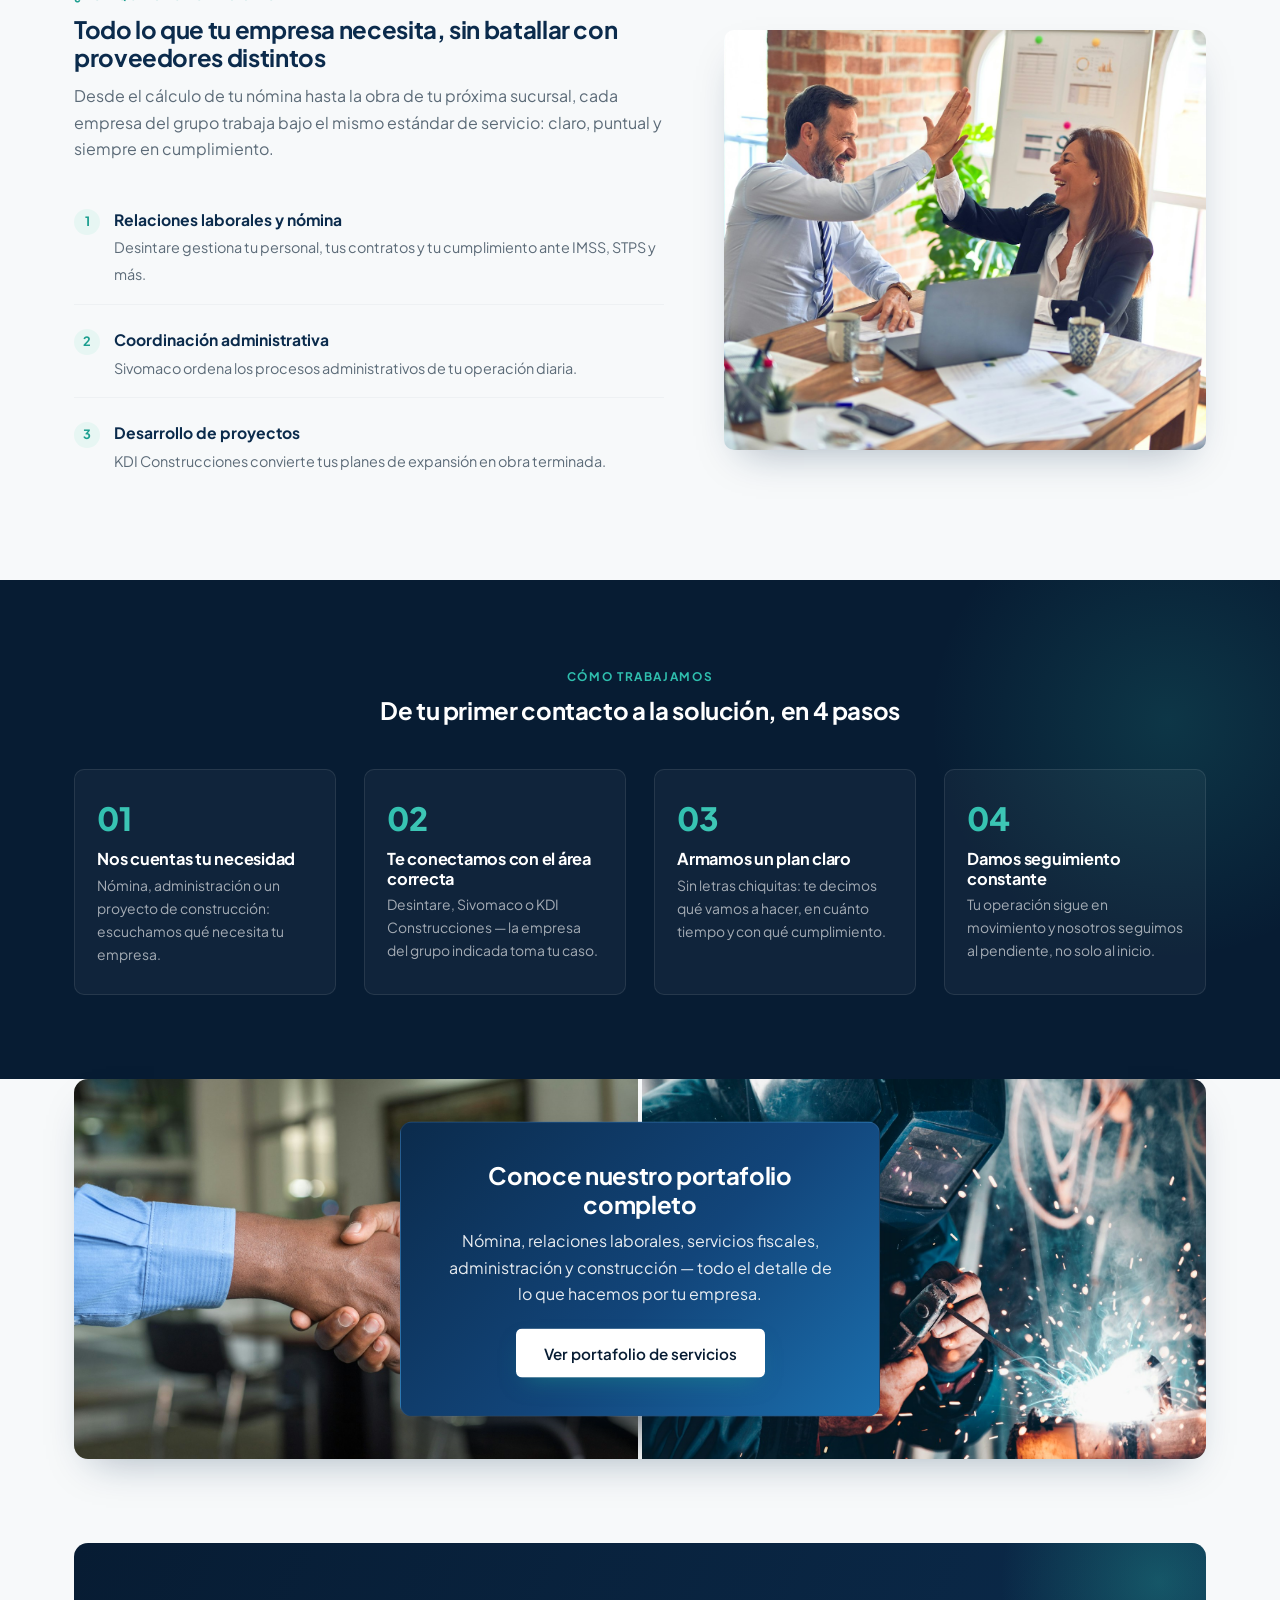
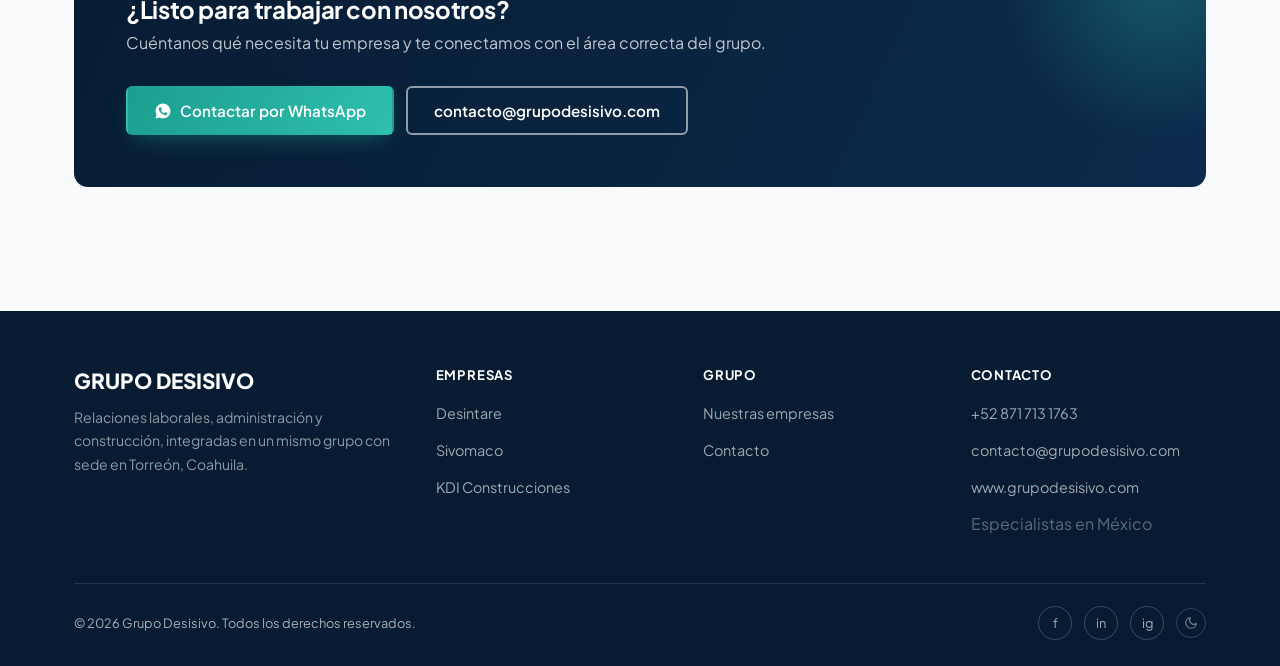
==== commit bb275d1b: "Corrige nombre de KDI y arregla espaciado del logo en móvil - Reemplaza todas las apariciones visibl" ====
--- a/index.html
+++ b/index.html
@@ -4,7 +4,7 @@
 <meta charset="UTF-8">
 <meta name="viewport" content="width=device-width, initial-scale=1.0, viewport-fit=cover">
 <title>Grupo Desisivo | Relaciones Laborales, Administración y Construcción en Torreón</title>
-<meta name="description" content="Grupo Desisivo integra a Desintare, Sivomaco y KD1 Construcciones: relaciones laborales, nóminas, servicios administrativos y desarrollo de proyectos en Torreón, Coahuila.">
+<meta name="description" content="Grupo Desisivo integra a Desintare, Sivomaco y KDI Construcciones: relaciones laborales, nóminas, servicios administrativos y desarrollo de proyectos en Torreón, Coahuila.">
 <link rel="stylesheet" href="assets/css/style.css">
 <script>(function(){try{if(localStorage.getItem('gd-theme')==='dark'){document.documentElement.setAttribute('data-theme','dark');}}catch(e){}})();</script>
 </head>
@@ -21,7 +21,7 @@
       <a href="index.html" class="active">Inicio</a>
       <a href="desintare.html">Desintare</a>
       <a href="sivomaco.html">Sivomaco</a>
-      <a href="kd1.html">KD1 Construcciones</a>
+      <a href="kd1.html">KDI Construcciones</a>
       <a href="index.html#contacto">Contacto</a>
     </nav>
     <button class="menu-toggle" aria-label="Abrir menú">
@@ -62,14 +62,14 @@
   </div>
 
   <div class="hero-slide">
-    <img class="slide-bg" src="assets/img/kd1-obra.jpg" alt="Construcción KD1">
+    <img class="slide-bg" src="assets/img/kd1-obra.jpg" alt="Construcción KDI">
     <div class="wrap">
       <div class="hero-content">
-        <div class="eyebrow-line"><span class="bar"></span><span>KD1 Construcciones</span></div>
+        <div class="eyebrow-line"><span class="bar"></span><span>KDI Construcciones</span></div>
         <h1>Grandes proyectos, <strong>de cimientos a entrega</strong></h1>
         <p class="lead">La constructora del grupo, con el mismo orden y cumplimiento que ya conoces en Desintare y Sivomaco.</p>
         <div class="hero-actions">
-          <a href="kd1.html" class="btn btn-primary">Ver KD1 Construcciones</a>
+          <a href="kd1.html" class="btn btn-primary">Ver KDI Construcciones</a>
         </div>
       </div>
     </div>
@@ -133,10 +133,10 @@
 
       <a class="company-card kd1 reveal reveal-delay-2" href="kd1.html">
         <div class="card-photo">
-          <img src="assets/img/kd1-obra.jpg" alt="Obra en construcción KD1">
+          <img src="assets/img/kd1-obra.jpg" alt="Obra en construcción KDI">
         </div>
         <div class="card-body">
-          <h3>KD1 Construcciones</h3>
+          <h3>KDI Construcciones</h3>
           <p class="slogan">Desarrollando grandes proyectos, de la planeación a la entrega.</p>
           <span class="card-link">Ver servicios →</span>
         </div>
@@ -155,7 +155,7 @@
       <ul class="feature-list">
         <li><span class="dot">1</span><div><b>Relaciones laborales y nómina</b><span>Desintare gestiona tu personal, tus contratos y tu cumplimiento ante IMSS, STPS y más.</span></div></li>
         <li><span class="dot">2</span><div><b>Coordinación administrativa</b><span>Sivomaco ordena los procesos administrativos de tu operación diaria.</span></div></li>
-        <li><span class="dot">3</span><div><b>Desarrollo de proyectos</b><span>KD1 Construcciones convierte tus planes de expansión en obra terminada.</span></div></li>
+        <li><span class="dot">3</span><div><b>Desarrollo de proyectos</b><span>KDI Construcciones convierte tus planes de expansión en obra terminada.</span></div></li>
       </ul>
     </div>
     <div class="media-card reveal reveal-delay-1">
@@ -179,7 +179,7 @@
       <div class="process-step reveal reveal-delay-1">
         <div class="step-num">02</div>
         <h4>Te conectamos con el área correcta</h4>
-        <p>Desintare, Sivomaco o KD1 Construcciones — la empresa del grupo indicada toma tu caso.</p>
+        <p>Desintare, Sivomaco o KDI Construcciones — la empresa del grupo indicada toma tu caso.</p>
       </div>
       <div class="process-step reveal reveal-delay-2">
         <div class="step-num">03</div>
@@ -236,7 +236,7 @@
         <ul>
           <li><a href="desintare.html">Desintare</a></li>
           <li><a href="sivomaco.html">Sivomaco</a></li>
-          <li><a href="kd1.html">KD1 Construcciones</a></li>
+          <li><a href="kd1.html">KDI Construcciones</a></li>
         </ul>
       </div>
       <div>
--- a/assets/css/style.css
+++ b/assets/css/style.css
@@ -221,7 +221,8 @@
   display: flex;
   align-items: center;
   justify-content: space-between;
-  padding: 14px 24px;
+  min-height: 72px;
+  padding: 10px 24px;
 }
 
 .brand {
@@ -858,12 +859,13 @@
   .wrap { padding: 0 18px; }
 
   /* header */
-  .header-inner { padding: 12px 18px; }
-  .brand-logo { height: 36px; }
+  .header-inner { min-height: 60px; padding: 8px 18px; }
+  .brand-logo { height: 32px; }
   :root[data-theme="dark"] .brand-logo { padding: 4px 7px; }
   .brand-mark { width: 36px; height: 36px; }
   .brand-text .desisivo { font-size: 1.08rem; }
   .brand-text .grupo { font-size: .56rem; letter-spacing: .18em; }
+  .menu-toggle { padding: 10px 6px; }
 
   /* logo de empresa en su pagina */
   .company-hero .company-logo { height: 46px; padding: 8px 12px; }
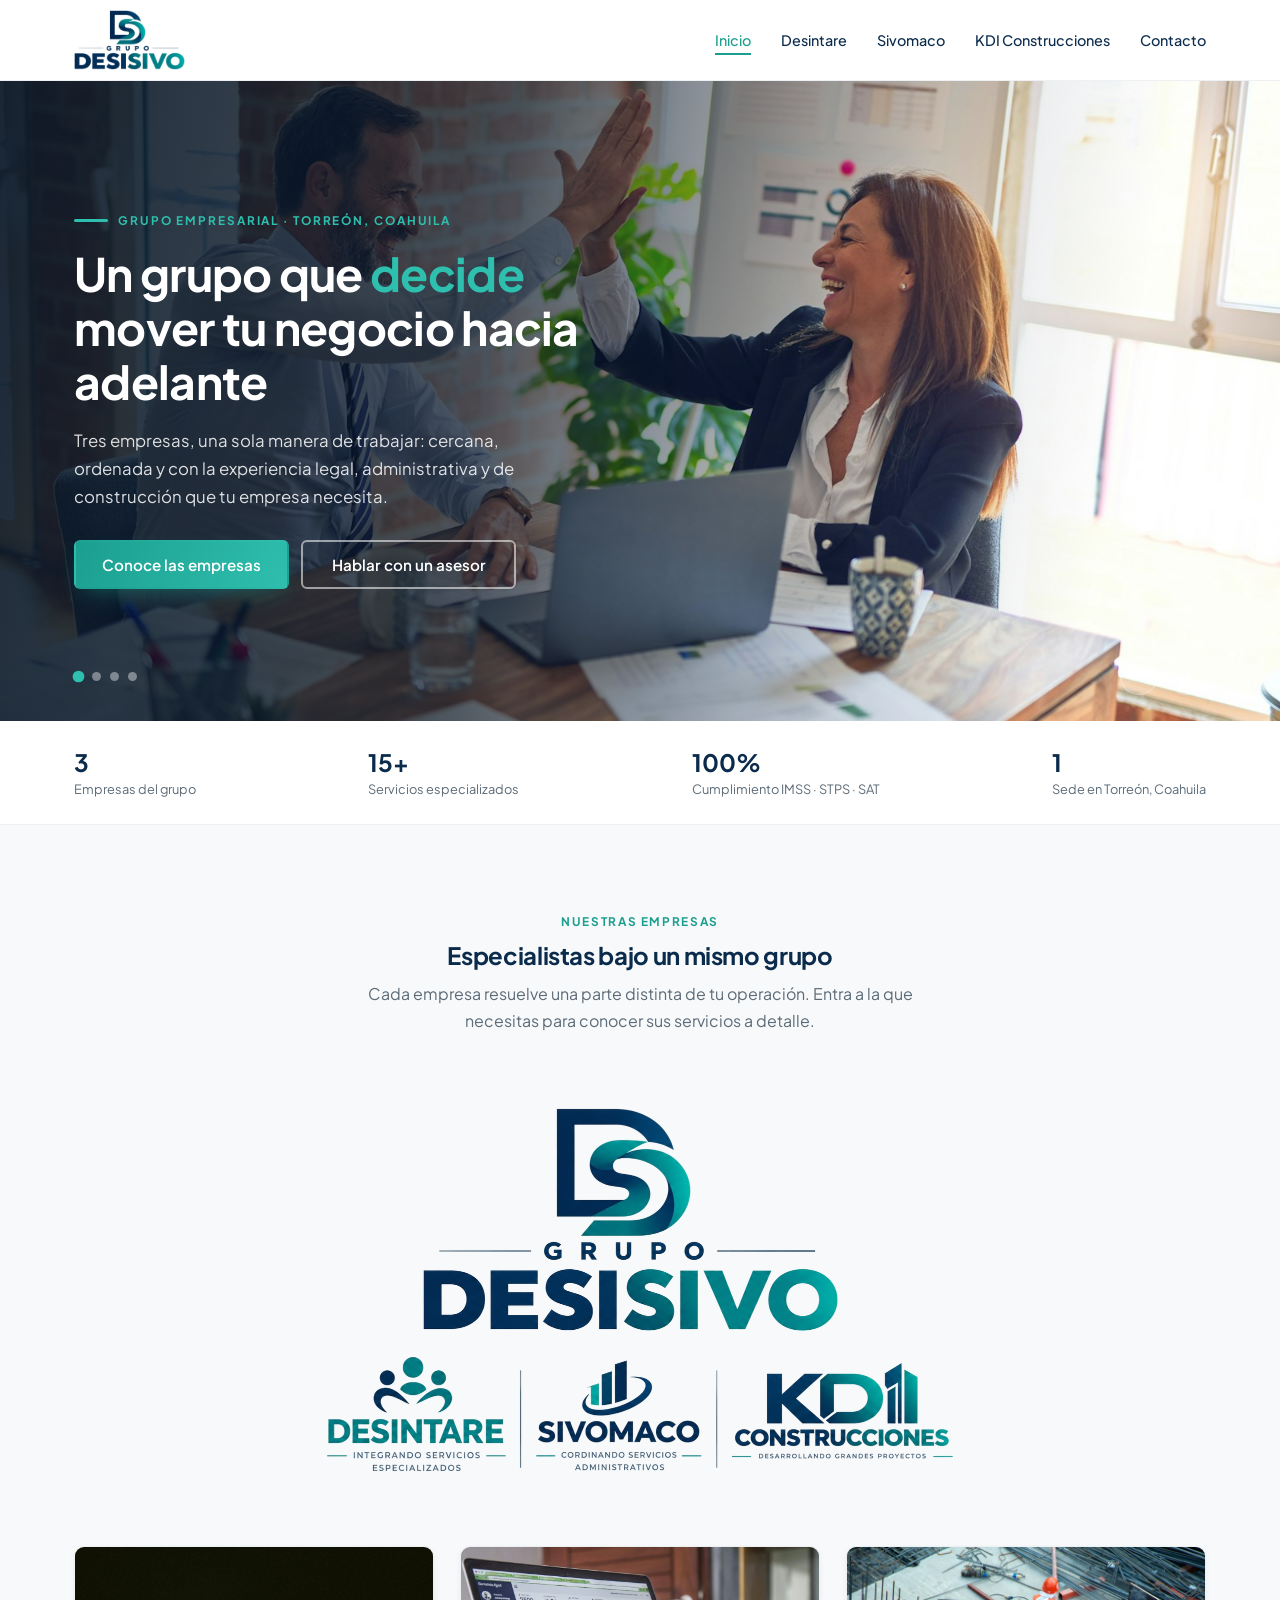
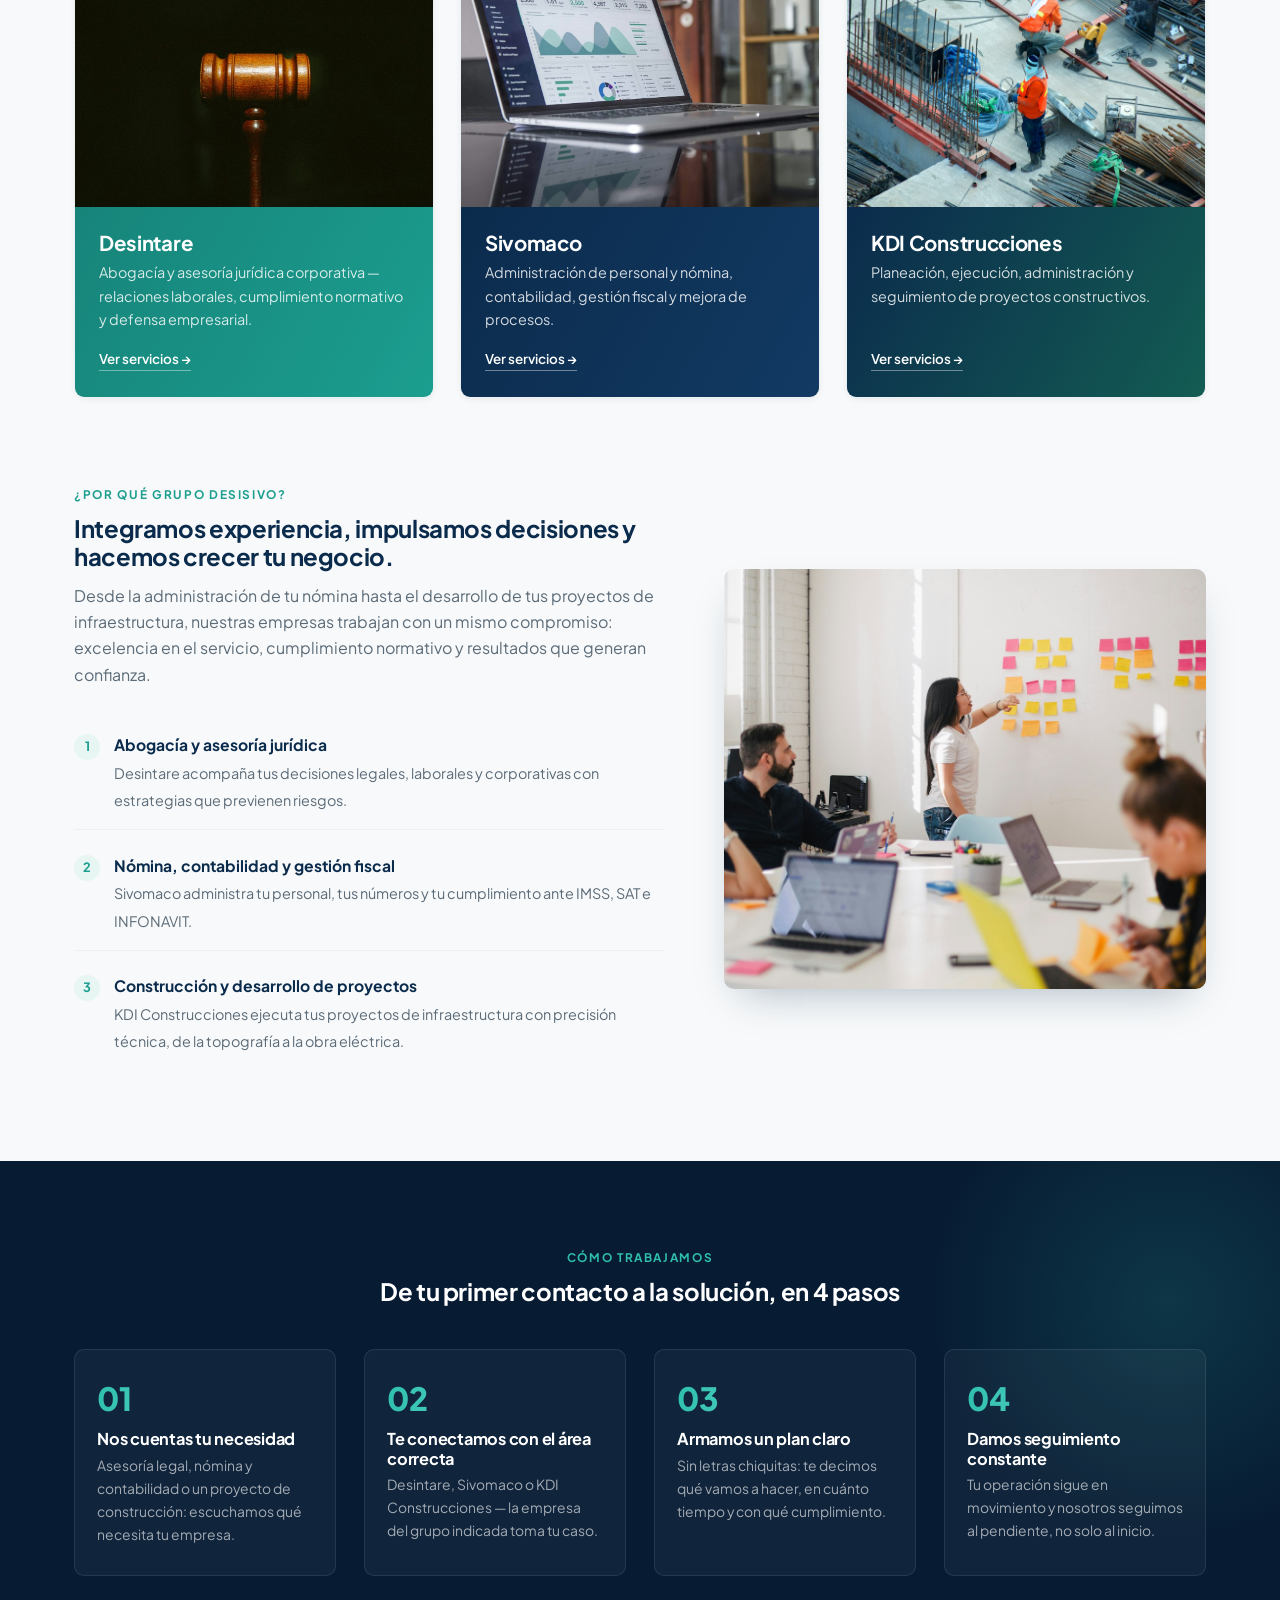
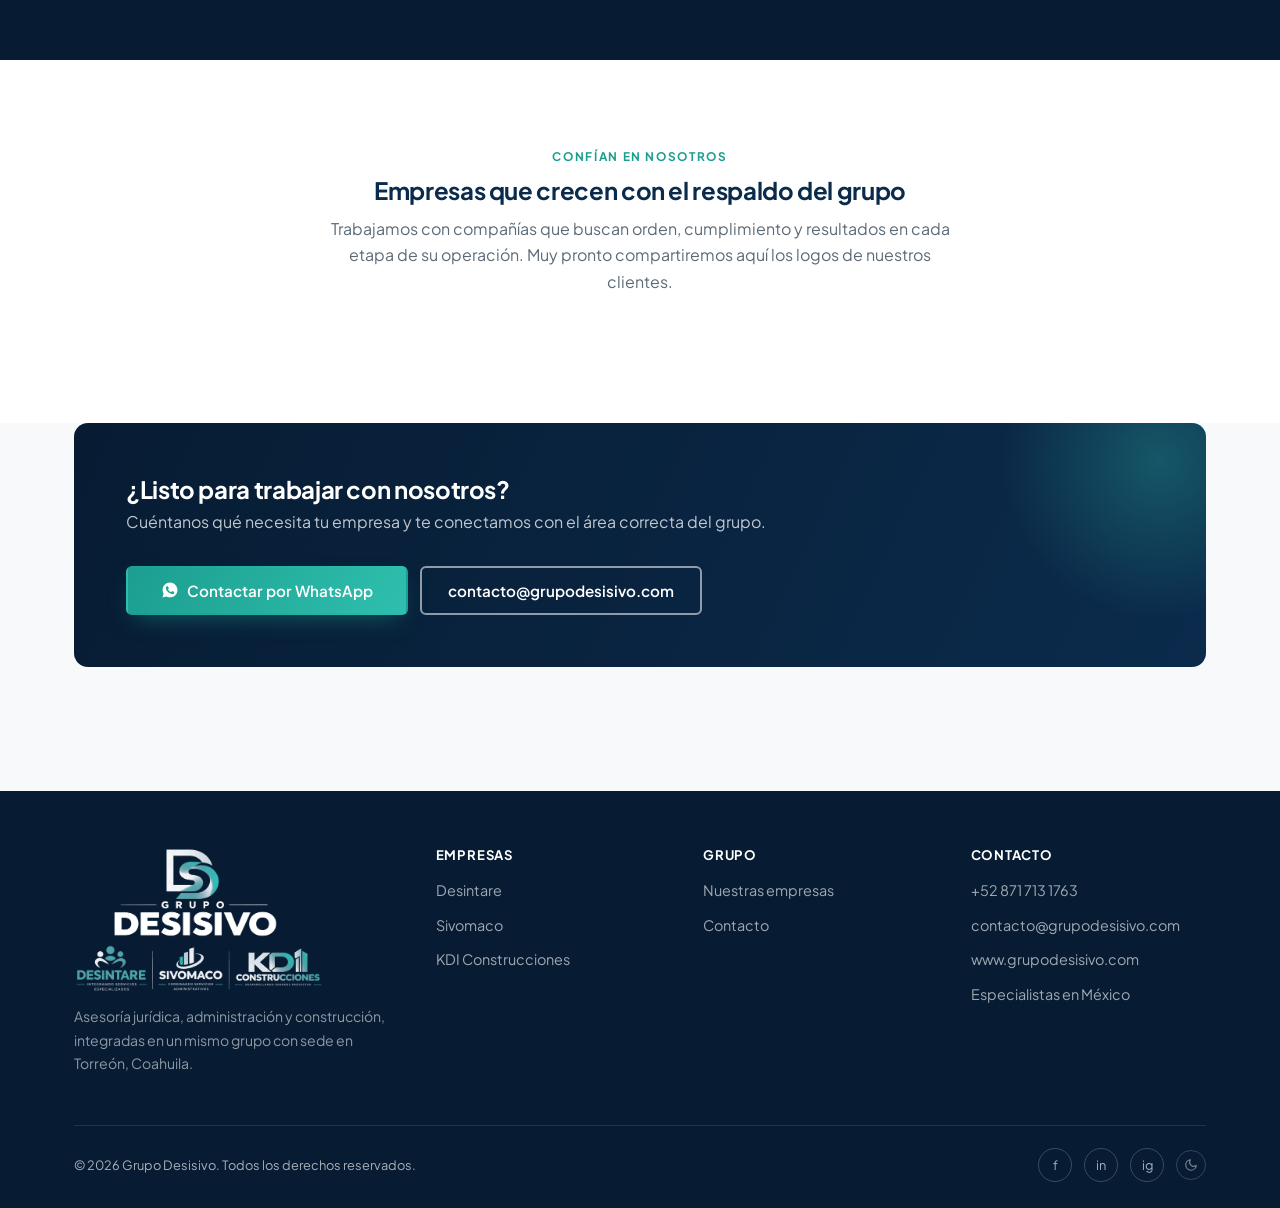
==== commit 37e73c62: "Aplica solicitud de cambios del cliente y portafolio de KDI Desintare pasa a abogacía corporativa y " ====
--- a/index.html
+++ b/index.html
@@ -3,8 +3,8 @@
 <head>
 <meta charset="UTF-8">
 <meta name="viewport" content="width=device-width, initial-scale=1.0, viewport-fit=cover">
-<title>Grupo Desisivo | Relaciones Laborales, Administración y Construcción en Torreón</title>
-<meta name="description" content="Grupo Desisivo integra a Desintare, Sivomaco y KDI Construcciones: relaciones laborales, nóminas, servicios administrativos y desarrollo de proyectos en Torreón, Coahuila.">
+<title>Grupo Desisivo | Jurídico, Administración y Construcción en Torreón</title>
+<meta name="description" content="Grupo Desisivo integra a Desintare, Sivomaco y KDI Construcciones: asesoría jurídica corporativa, administración, nómina, contabilidad y desarrollo de proyectos en Torreón, Coahuila.">
 <link rel="stylesheet" href="assets/css/style.css">
 <script>(function(){try{if(localStorage.getItem('gd-theme')==='dark'){document.documentElement.setAttribute('data-theme','dark');}}catch(e){}})();</script>
 </head>
@@ -15,7 +15,8 @@
 <header class="site-header">
   <div class="wrap header-inner">
     <a href="index.html" class="brand">
-      <img src="assets/img/logo-desisivo.png" alt="Grupo Desisivo" class="brand-logo">
+      <img src="assets/img/logo-desisivo.png" alt="Grupo Desisivo" class="brand-logo brand-logo-light">
+      <img src="assets/img/logo-desisivo-dark.png" alt="Grupo Desisivo" class="brand-logo brand-logo-dark">
     </a>
     <nav class="main-nav">
       <a href="index.html" class="active">Inicio</a>
@@ -48,14 +49,28 @@
   </div>
 
   <div class="hero-slide">
-    <img class="slide-bg" src="assets/img/desintare-nomina.jpg" alt="Nómina y relaciones laborales Desintare">
+    <img class="slide-bg" src="assets/img/desintare-juridico.jpg" alt="Asesoría jurídica corporativa Desintare">
     <div class="wrap">
       <div class="hero-content">
         <div class="eyebrow-line"><span class="bar"></span><span>Desintare</span></div>
-        <h1>Tu nómina y tu cumplimiento laboral, <strong>en orden siempre</strong></h1>
-        <p class="lead">Relaciones laborales, nómina, asuntos legales y servicios fiscales para que tu empresa cumpla sin contratiempos.</p>
+        <h1>Soluciones legales para <strong>proteger</strong> tu operación</h1>
+        <p class="lead">Abogacía y asesoría jurídica corporativa, relaciones laborales, cumplimiento normativo y defensa empresarial.</p>
         <div class="hero-actions">
           <a href="desintare.html" class="btn btn-primary">Ver servicios de Desintare</a>
+        </div>
+      </div>
+    </div>
+  </div>
+
+  <div class="hero-slide">
+    <img class="slide-bg" src="assets/img/sivomaco-admin-hero.jpg" alt="Gestión administrativa y contable Sivomaco">
+    <div class="wrap">
+      <div class="hero-content">
+        <div class="eyebrow-line"><span class="bar"></span><span>Sivomaco</span></div>
+        <h1>Control, eficiencia y <strong>cumplimiento</strong> para tu operación</h1>
+        <p class="lead">Administración de personal y nómina, contabilidad, gestión fiscal y mejora de procesos para que tu empresa opere con información confiable.</p>
+        <div class="hero-actions">
+          <a href="sivomaco.html" class="btn btn-primary">Ver servicios de Sivomaco</a>
         </div>
       </div>
     </div>
@@ -67,7 +82,7 @@
       <div class="hero-content">
         <div class="eyebrow-line"><span class="bar"></span><span>KDI Construcciones</span></div>
         <h1>Grandes proyectos, <strong>de cimientos a entrega</strong></h1>
-        <p class="lead">La constructora del grupo, con el mismo orden y cumplimiento que ya conoces en Desintare y Sivomaco.</p>
+        <p class="lead">Servicios integrales de construcción: topografía, terracerías, obra civil, obra hidráulica, estructura metálica y obra eléctrica.</p>
         <div class="hero-actions">
           <a href="kd1.html" class="btn btn-primary">Ver KDI Construcciones</a>
         </div>
@@ -81,6 +96,7 @@
         <button class="active" aria-label="Slide 1"></button>
         <button aria-label="Slide 2"></button>
         <button aria-label="Slide 3"></button>
+        <button aria-label="Slide 4"></button>
       </div>
       <div class="hero-arrows">
         <button class="hero-prev" aria-label="Anterior">‹</button>
@@ -106,38 +122,42 @@
       <h2>Especialistas bajo un mismo grupo</h2>
       <p>Cada empresa resuelve una parte distinta de tu operación. Entra a la que necesitas para conocer sus servicios a detalle.</p>
     </div>
+    <div class="brand-composite reveal">
+      <img src="assets/img/logo-desisivo-composite.png" alt="Grupo Desisivo — Desintare, Sivomaco y KDI Construcciones" class="logo-light">
+      <img src="assets/img/logo-desisivo-composite-dark.png" alt="Grupo Desisivo — Desintare, Sivomaco y KDI Construcciones" class="logo-dark">
+    </div>
 
     <div class="company-grid">
 
       <a class="company-card desintare reveal" href="desintare.html">
         <div class="card-photo">
-          <img src="assets/img/desintare-nomina.jpg" alt="Equipo de Desintare trabajando en oficina">
+          <img src="assets/img/card-desintare.jpg" alt="Abogacía y asesoría jurídica corporativa">
         </div>
         <div class="card-body">
           <h3>Desintare</h3>
-          <p class="slogan">Integrando servicios especializados — nómina, relaciones laborales e impuestos.</p>
+          <p class="slogan">Abogacía y asesoría jurídica corporativa — relaciones laborales, cumplimiento normativo y defensa empresarial.</p>
           <span class="card-link">Ver servicios →</span>
         </div>
       </a>
 
       <a class="company-card sivomaco reveal reveal-delay-1" href="sivomaco.html">
         <div class="card-photo">
-          <img src="assets/img/sivomaco-admin.jpg" alt="Reunión administrativa Sivomaco">
+          <img src="assets/img/card-sivomaco.jpg" alt="Gestión administrativa, contable y de nómina">
         </div>
         <div class="card-body">
           <h3>Sivomaco</h3>
-          <p class="slogan">Coordinando los servicios administrativos de tu operación diaria.</p>
+          <p class="slogan">Administración de personal y nómina, contabilidad, gestión fiscal y mejora de procesos.</p>
           <span class="card-link">Ver servicios →</span>
         </div>
       </a>
 
       <a class="company-card kd1 reveal reveal-delay-2" href="kd1.html">
         <div class="card-photo">
-          <img src="assets/img/kd1-obra.jpg" alt="Obra en construcción KDI">
+          <img src="assets/img/card-kdi.jpg" alt="Construcción y desarrollo de proyectos">
         </div>
         <div class="card-body">
           <h3>KDI Construcciones</h3>
-          <p class="slogan">Desarrollando grandes proyectos, de la planeación a la entrega.</p>
+          <p class="slogan">Planeación, ejecución, administración y seguimiento de proyectos constructivos.</p>
           <span class="card-link">Ver servicios →</span>
         </div>
       </a>
@@ -150,16 +170,16 @@
   <div class="wrap split">
     <div class="reveal">
       <span class="eyebrow">¿Por qué Grupo Desisivo?</span>
-      <h2>Todo lo que tu empresa necesita, sin batallar con proveedores distintos</h2>
-      <p style="margin-bottom:28px;">Desde el cálculo de tu nómina hasta la obra de tu próxima sucursal, cada empresa del grupo trabaja bajo el mismo estándar de servicio: claro, puntual y siempre en cumplimiento.</p>
+      <h2>Integramos experiencia, impulsamos decisiones y hacemos crecer tu negocio.</h2>
+      <p style="margin-bottom:28px;">Desde la administración de tu nómina hasta el desarrollo de tus proyectos de infraestructura, nuestras empresas trabajan con un mismo compromiso: excelencia en el servicio, cumplimiento normativo y resultados que generan confianza.</p>
       <ul class="feature-list">
-        <li><span class="dot">1</span><div><b>Relaciones laborales y nómina</b><span>Desintare gestiona tu personal, tus contratos y tu cumplimiento ante IMSS, STPS y más.</span></div></li>
-        <li><span class="dot">2</span><div><b>Coordinación administrativa</b><span>Sivomaco ordena los procesos administrativos de tu operación diaria.</span></div></li>
-        <li><span class="dot">3</span><div><b>Desarrollo de proyectos</b><span>KDI Construcciones convierte tus planes de expansión en obra terminada.</span></div></li>
+        <li><span class="dot">1</span><div><b>Abogacía y asesoría jurídica</b><span>Desintare acompaña tus decisiones legales, laborales y corporativas con estrategias que previenen riesgos.</span></div></li>
+        <li><span class="dot">2</span><div><b>Nómina, contabilidad y gestión fiscal</b><span>Sivomaco administra tu personal, tus números y tu cumplimiento ante IMSS, SAT e INFONAVIT.</span></div></li>
+        <li><span class="dot">3</span><div><b>Construcción y desarrollo de proyectos</b><span>KDI Construcciones ejecuta tus proyectos de infraestructura con precisión técnica, de la topografía a la obra eléctrica.</span></div></li>
       </ul>
     </div>
     <div class="media-card reveal reveal-delay-1">
-      <img src="assets/img/equipo-oficina.jpg" alt="Equipo de Grupo Desisivo">
+      <img src="assets/img/porque-grupo.jpg" alt="Equipo de Grupo Desisivo trabajando">
     </div>
   </div>
 </section>
@@ -174,7 +194,7 @@
       <div class="process-step reveal">
         <div class="step-num">01</div>
         <h4>Nos cuentas tu necesidad</h4>
-        <p>Nómina, administración o un proyecto de construcción: escuchamos qué necesita tu empresa.</p>
+        <p>Asesoría legal, nómina y contabilidad o un proyecto de construcción: escuchamos qué necesita tu empresa.</p>
       </div>
       <div class="process-step reveal reveal-delay-1">
         <div class="step-num">02</div>
@@ -195,17 +215,23 @@
   </div>
 </section>
 
-<section class="section" style="padding-top:0;">
-  <div class="wrap">
-    <div class="showcase reveal">
-      <img src="assets/img/showcase-oficina.jpg" alt="Oficina Grupo Desisivo">
-      <img src="assets/img/showcase-equipo.jpg" alt="Equipo de trabajo Grupo Desisivo">
-      <div class="showcase-overlay">
-        <h3>Conoce nuestro portafolio completo</h3>
-        <p>Nómina, relaciones laborales, servicios fiscales, administración y construcción — todo el detalle de lo que hacemos por tu empresa.</p>
-        <a href="desintare.html" class="btn btn-primary">Ver portafolio de servicios</a>
-      </div>
-    </div>
+<section class="section clients-band" id="clientes">
+  <div class="wrap">
+    <div class="section-head center reveal" style="max-width:640px;">
+      <span class="eyebrow">Confían en nosotros</span>
+      <h2>Empresas que crecen con el respaldo del grupo</h2>
+      <p>Trabajamos con compañías que buscan orden, cumplimiento y resultados en cada etapa de su operación. Muy pronto compartiremos aquí los logos de nuestros clientes.</p>
+    </div>
+    <!-- Cuando lleguen los logos reales, descomentar este bloque y colocar <img class="client-logo"> dentro de cada .client-slot
+    <div class="client-grid reveal">
+      <div class="client-slot"><img class="client-logo" src="assets/img/clientes/logo1.png" alt=""></div>
+      <div class="client-slot"><img class="client-logo" src="assets/img/clientes/logo2.png" alt=""></div>
+      <div class="client-slot"><img class="client-logo" src="assets/img/clientes/logo3.png" alt=""></div>
+      <div class="client-slot"><img class="client-logo" src="assets/img/clientes/logo4.png" alt=""></div>
+      <div class="client-slot"><img class="client-logo" src="assets/img/clientes/logo5.png" alt=""></div>
+      <div class="client-slot"><img class="client-logo" src="assets/img/clientes/logo6.png" alt=""></div>
+    </div>
+    -->
   </div>
 </section>
 
@@ -228,8 +254,8 @@
   <div class="wrap">
     <div class="footer-grid">
       <div class="footer-brand">
-        <span class="desisivo-f">GRUPO DESISIVO</span>
-        <p style="margin-top:12px; color:rgba(255,255,255,.55); font-size:.88rem;">Relaciones laborales, administración y construcción, integradas en un mismo grupo con sede en Torreón, Coahuila.</p>
+        <img src="assets/img/logo-desisivo-composite-dark.png" alt="Grupo Desisivo — Desintare, Sivomaco y KDI Construcciones" class="footer-logo" loading="lazy">
+        <p style="margin-top:12px; color:rgba(255,255,255,.55); font-size:.88rem;">Asesoría jurídica, administración y construcción, integradas en un mismo grupo con sede en Torreón, Coahuila.</p>
       </div>
       <div>
         <h4>Empresas</h4>
--- a/assets/css/style.css
+++ b/assets/css/style.css
@@ -86,11 +86,22 @@
   font-family: var(--font);
   font-weight: 600;
   font-size: .95rem;
+  line-height: 1.25;
   text-align: center;
   overflow-wrap: anywhere;
   border: 2px solid transparent;
   cursor: pointer;
   transition: transform .18s ease, box-shadow .18s ease, background .18s ease;
+}
+/* grid de columnas iguales: los botones quedan del mismo ancho y alineados (sin desfase por el icono) */
+.hero-actions,
+.cta-band .actions {
+  display: inline-grid;
+  grid-auto-flow: column;
+  grid-auto-columns: 1fr;
+  gap: 12px;
+  align-items: stretch;
+  max-width: 100%;
 }
 .btn:hover { transform: translateY(-2px); }
 
@@ -221,7 +232,7 @@
   display: flex;
   align-items: center;
   justify-content: space-between;
-  min-height: 72px;
+  min-height: 80px;
   padding: 10px 24px;
 }
 
@@ -231,18 +242,18 @@
   gap: 12px;
 }
 
-/* logo oficial del grupo */
+/* logo oficial del grupo: variante clara/oscura, se alterna sin JS */
 .brand-logo {
-  height: 46px;
+  height: 60px;
   width: auto;
   display: block;
 }
-/* en modo oscuro el navy del logo se pierde: va sobre chip blanco */
-:root[data-theme="dark"] .brand-logo {
-  background: #fff;
-  padding: 5px 9px;
-  border-radius: 8px;
-}
+/* variante por tema: .logo-light en fondo claro, .logo-dark (letras blancas) en fondo oscuro */
+.brand-logo-dark, .logo-dark { display: none; }
+:root[data-theme="dark"] .brand-logo-light,
+:root[data-theme="dark"] .logo-light { display: none; }
+:root[data-theme="dark"] .brand-logo-dark,
+:root[data-theme="dark"] .logo-dark { display: block; }
 
 .brand-mark {
   width: 42px;
@@ -669,6 +680,86 @@
 .showcase-overlay .btn { background: #fff; color: var(--navy-deep); }
 .showcase-overlay .btn:hover { background: rgba(255,255,255,.9); }
 
+/* ---------- composite brand showcase ---------- */
+.brand-composite {
+  display: flex;
+  justify-content: center;
+  margin: 8px auto 44px;
+  padding: 24px 16px;
+  max-width: 760px;
+}
+.brand-composite img {
+  width: 100%;
+  max-width: 640px;
+  height: auto;
+}
+@media (max-width: 760px) {
+  .brand-composite { margin: 4px auto 28px; padding: 12px 8px; }
+}
+
+/* ---------- logos de clientes ---------- */
+.clients-band {
+  background: var(--surface);
+  transition: background-color .35s ease;
+}
+.client-grid {
+  display: grid;
+  grid-template-columns: repeat(6, 1fr);
+  gap: 18px;
+  max-width: 1080px;
+  margin: 0 auto;
+}
+.client-slot {
+  position: relative;
+  aspect-ratio: 16 / 9;
+  background: var(--off-white);
+  border: 1px dashed var(--gray-light);
+  border-radius: 10px;
+  display: flex;
+  align-items: center;
+  justify-content: center;
+  overflow: hidden;
+  transition: border-color .25s ease, background .25s ease, transform .25s ease;
+}
+.client-slot:hover {
+  border-color: var(--teal);
+  background: var(--teal-pale);
+  transform: translateY(-2px);
+}
+.client-slot-label {
+  font-family: var(--font);
+  font-size: .72rem;
+  font-weight: 600;
+  letter-spacing: .12em;
+  text-transform: uppercase;
+  color: var(--gray);
+  opacity: .55;
+}
+/* cuando lleguen los logos reales: <img class="client-logo"> dentro del slot */
+.client-slot img.client-logo {
+  max-width: 70%;
+  max-height: 60%;
+  object-fit: contain;
+  filter: grayscale(1);
+  opacity: .72;
+  transition: filter .25s ease, opacity .25s ease;
+}
+.client-slot:hover img.client-logo {
+  filter: grayscale(0);
+  opacity: 1;
+}
+.client-slot:has(img.client-logo) .client-slot-label { display: none; }
+.client-slot:has(img.client-logo) {
+  background: transparent;
+  border-style: solid;
+  border-color: var(--gray-light);
+}
+:root[data-theme="dark"] .client-slot {
+  background: rgba(255,255,255,.03);
+  border-color: var(--gray-light);
+}
+:root[data-theme="dark"] .client-slot-label { color: rgba(255,255,255,.5); }
+
 /* ---------- panel oscuro contacto ---------- */
 .cta-band {
   background: linear-gradient(115deg, var(--navy-deep), var(--navy));
@@ -693,7 +784,7 @@
 }
 .cta-band h2 { color: #fff; margin-bottom: 6px; position: relative; z-index: 1;}
 .cta-band p { color: rgba(255,255,255,.75); margin: 0; position: relative; z-index: 1;}
-.cta-band .actions { position: relative; z-index: 1; display: flex; gap: 12px; flex-wrap: wrap; }
+.cta-band .actions { position: relative; z-index: 1; }
 
 /* ---------- footer ---------- */
 footer.site-footer {
@@ -717,14 +808,15 @@
   margin-bottom: 16px;
 }
 .footer-grid ul { list-style: none; padding: 0; margin: 0; }
-.footer-grid li { margin-bottom: 10px; }
+.footer-grid li { margin-bottom: 10px; font-size: .9rem; color: rgba(255,255,255,.62); }
 .footer-grid a { color: rgba(255,255,255,.62); font-size: .9rem; overflow-wrap: anywhere; }
 .footer-grid a:hover { color: var(--teal-light); }
-.footer-brand .desisivo-f {
-  font-family: var(--font);
-  font-weight: 800;
-  font-size: 1.3rem;
-  color: #fff;
+/* el footer siempre es oscuro: logo autorizado en su versión de letras blancas */
+.footer-logo {
+  width: 100%;
+  max-width: 250px;
+  height: auto;
+  display: block;
 }
 .footer-bottom {
   display: flex;
@@ -756,24 +848,80 @@
   display: flex;
   align-items: center;
   flex-wrap: wrap;
-  gap: 18px;
-  margin-bottom: 22px;
-}
-/* logo oficial sobre chip blanco: el hero es oscuro y el navy del logo se perderia */
+  gap: 22px;
+  margin-bottom: 26px;
+}
+/* el hero siempre es oscuro: se usa la variante -dark del logo autorizado */
 .company-hero .company-logo {
-  height: 62px;
+  height: 84px;
   width: auto;
-  background: #fff;
-  padding: 10px 16px;
-  border-radius: 10px;
-  box-shadow: 0 10px 26px -14px rgba(0,0,0,.5);
-}
+}
+/* eslogan con el mismo tratamiento del lockup autorizado: mayúsculas espaciadas tras un divisor */
 .company-hero .company-slogan {
-  color: rgba(255,255,255,.88);
-  font-size: .95rem;
-  font-weight: 500;
-}
-.company-hero h1 { color: #fff; font-size: clamp(1.9rem, 3.4vw, 2.6rem); }
+  color: rgba(255,255,255,.82);
+  font-size: .76rem;
+  font-weight: 600;
+  letter-spacing: .16em;
+  text-transform: uppercase;
+  padding-left: 22px;
+  border-left: 1px solid rgba(255,255,255,.35);
+  line-height: 1.6;
+  max-width: 230px;
+}
+.company-hero h1 { color: #fff; font-size: clamp(1.9rem, 3.4vw, 2.6rem); max-width: 780px; }
+.company-hero .eyebrow { color: var(--teal-light); }
+.company-hero .hero-actions { margin-top: 8px; }
+
+/* catálogo detallado (KDI): especialidad + subservicios */
+.service-grid.detailed { align-items: start; }
+.service-card .service-intro { margin-bottom: 14px; }
+.service-list {
+  list-style: none;
+  padding: 0;
+  margin: 0;
+  border-top: 1px solid var(--gray-light);
+}
+.service-list li {
+  position: relative;
+  padding: 11px 0 11px 18px;
+  margin: 0;
+  border-bottom: 1px solid var(--gray-light);
+  font-size: .87rem;
+  line-height: 1.55;
+  color: var(--gray);
+}
+.service-list li:last-child { border-bottom: none; padding-bottom: 0; }
+.service-list li::before {
+  content: '';
+  position: absolute;
+  left: 2px; top: 19px;
+  width: 6px; height: 6px;
+  border-radius: 50%;
+  background: var(--teal);
+}
+.service-list li b { color: var(--heading); font-weight: 600; }
+.specialty-chips {
+  display: flex;
+  flex-wrap: wrap;
+  gap: 10px;
+  margin: 0 0 34px;
+  padding: 0;
+  list-style: none;
+}
+.specialty-chips li { margin: 0; }
+.specialty-chips a {
+  display: inline-block;
+  padding: 8px 16px;
+  border-radius: 999px;
+  border: 1px solid var(--gray-light);
+  background: var(--surface);
+  color: var(--heading);
+  font-size: .84rem;
+  font-weight: 600;
+  transition: border-color .2s ease, color .2s ease;
+}
+.specialty-chips a:hover { border-color: var(--teal); color: var(--teal); }
+.service-card[id] { scroll-margin-top: 100px; }
 .company-hero p.tag { color: rgba(255,255,255,.85); font-size: 1.05rem; max-width: 560px; }
 
 .breadcrumb {
@@ -852,6 +1000,7 @@
   .showcase img { height: 300px; }
   .showcase-overlay { position: static; transform: none; width: 100%; border-radius: 0; }
   .process-grid { grid-template-columns: 1fr 1fr; }
+  .client-grid { grid-template-columns: repeat(3, 1fr); gap: 14px; }
 }
 
 /* teléfonos */
@@ -860,16 +1009,15 @@
 
   /* header */
   .header-inner { min-height: 60px; padding: 8px 18px; }
-  .brand-logo { height: 32px; }
-  :root[data-theme="dark"] .brand-logo { padding: 4px 7px; }
+  .brand-logo { height: 44px; }
   .brand-mark { width: 36px; height: 36px; }
   .brand-text .desisivo { font-size: 1.08rem; }
   .brand-text .grupo { font-size: .56rem; letter-spacing: .18em; }
   .menu-toggle { padding: 10px 6px; }
 
   /* logo de empresa en su pagina */
-  .company-hero .company-logo { height: 46px; padding: 8px 12px; }
-  .company-hero .company-slogan { font-size: .88rem; }
+  .company-hero .company-logo { height: 62px; }
+  .company-hero .company-slogan { font-size: .68rem; padding-left: 14px; max-width: 170px; }
 
   /* menú desplegable anclado al header.
      absolute + top:100% se resuelve contra el header (sticky), así que no
@@ -919,8 +1067,9 @@
   .hero-content { max-width: 100%; }
   .hero-content h1 { font-size: clamp(1.7rem, 7vw, 2.1rem); }
   .hero-content p.lead { font-size: .95rem; margin-bottom: 24px; }
-  .hero-actions { flex-direction: column; align-items: stretch; gap: 12px; margin-top: 24px; }
-  .hero-actions .btn { justify-content: center; width: 100%; }
+  .hero-actions,
+  .cta-band .actions { display: grid; grid-auto-flow: row; width: 100%; gap: 12px; }
+  .hero-actions { margin-top: 24px; }
   .hero-controls { bottom: 16px; }
   .hero-arrows { display: none; }
 
@@ -951,6 +1100,7 @@
 
   /* proceso */
   .process-grid { grid-template-columns: 1fr; gap: 16px; }
+  .client-grid { grid-template-columns: repeat(2, 1fr); gap: 12px; }
   .process-step { padding: 22px 20px; }
   .process-step .step-num { font-size: 1.6rem; }
 
@@ -961,8 +1111,6 @@
 
   /* cta */
   .cta-band { padding: 30px 22px; flex-direction: column; align-items: stretch; text-align: center; border-radius: 12px; }
-  .cta-band .actions { flex-direction: column; align-items: stretch; }
-  .cta-band .actions .btn { justify-content: center; width: 100%; }
 
   /* footer */
   .footer-grid { grid-template-columns: 1fr; gap: 28px; text-align: left; }
@@ -974,8 +1122,8 @@
   .company-hero .company-logo-box { gap: 12px; }
   .company-hero h1 { font-size: clamp(1.5rem, 6.5vw, 2rem); }
   .company-hero p.tag { font-size: .95rem; }
-  .company-hero .hero-actions { flex-direction: column; align-items: stretch; }
-  .company-hero .hero-actions .btn { justify-content: center; width: 100%; }
+  .specialty-chips { gap: 8px; margin-bottom: 26px; }
+  .specialty-chips a { padding: 7px 13px; font-size: .8rem; }
 
   .service-card { padding: 20px 18px; }
   .service-card h3 { font-size: .96rem; }
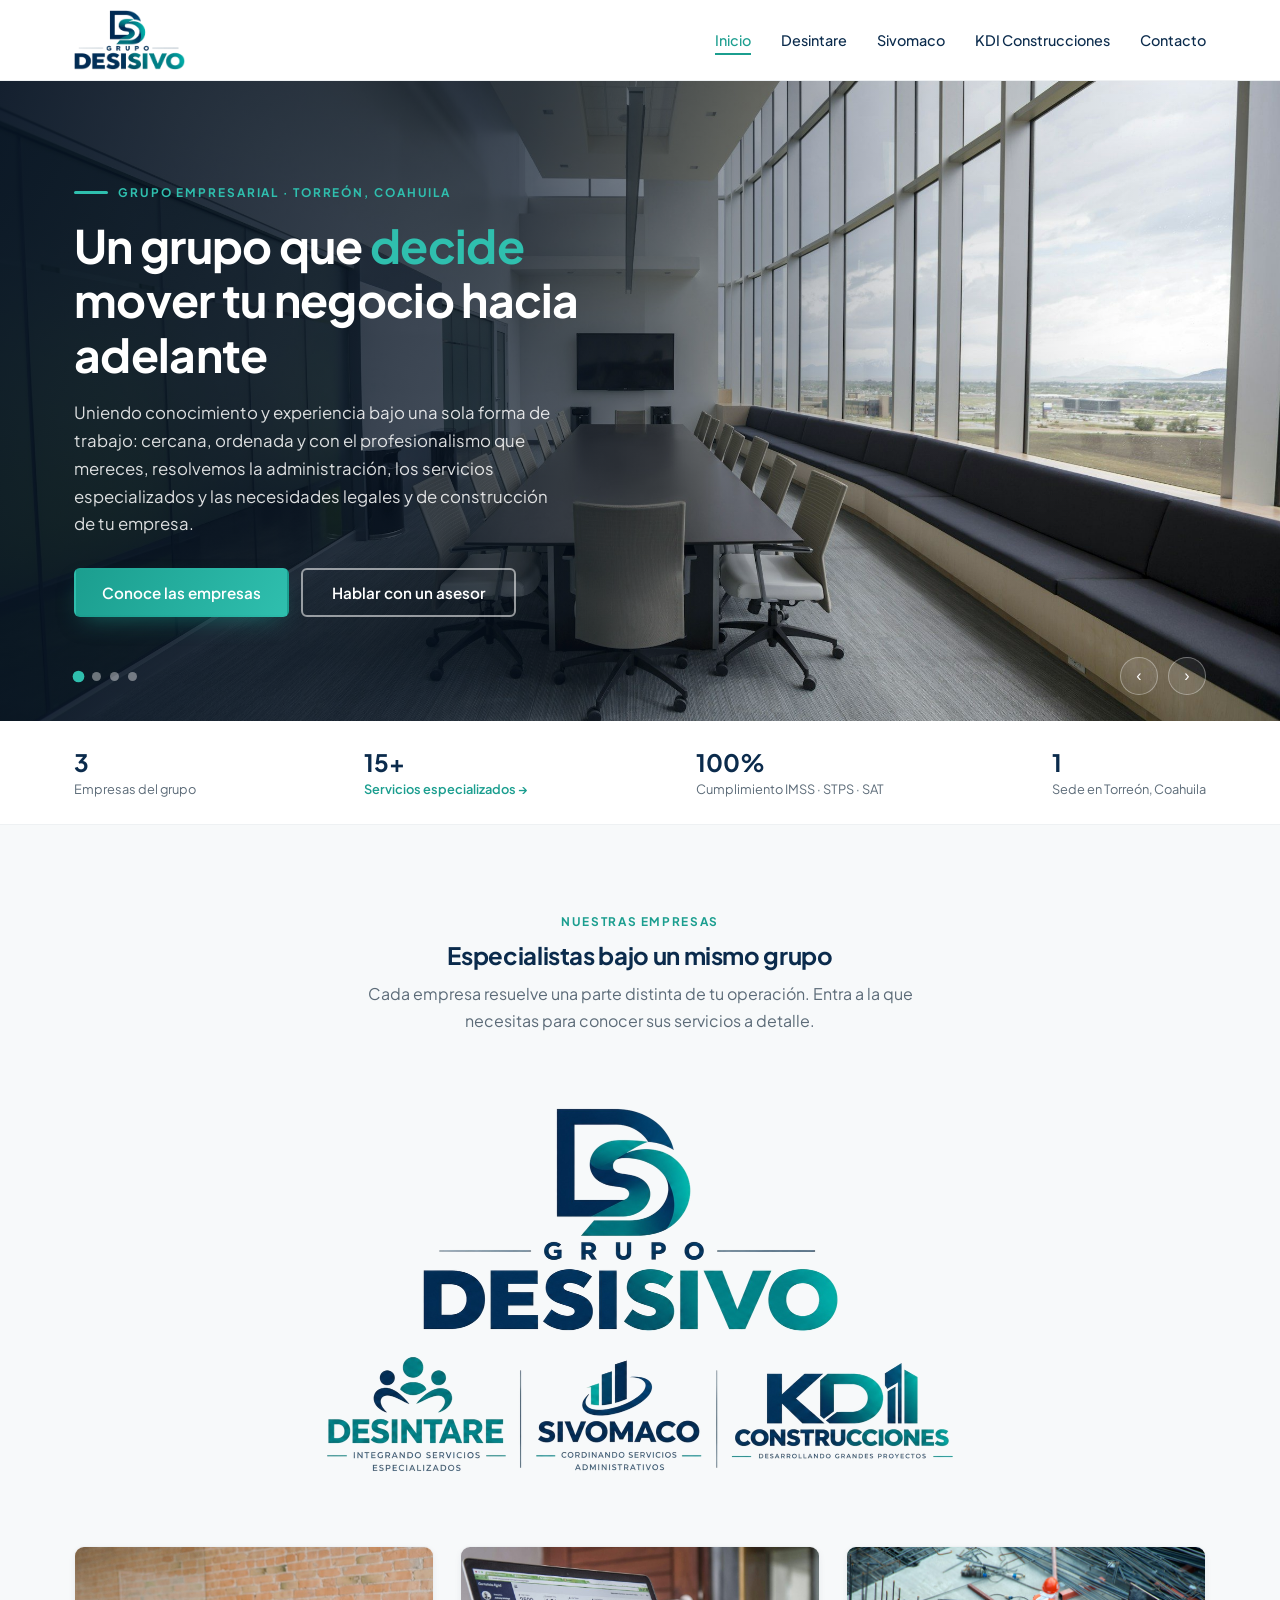
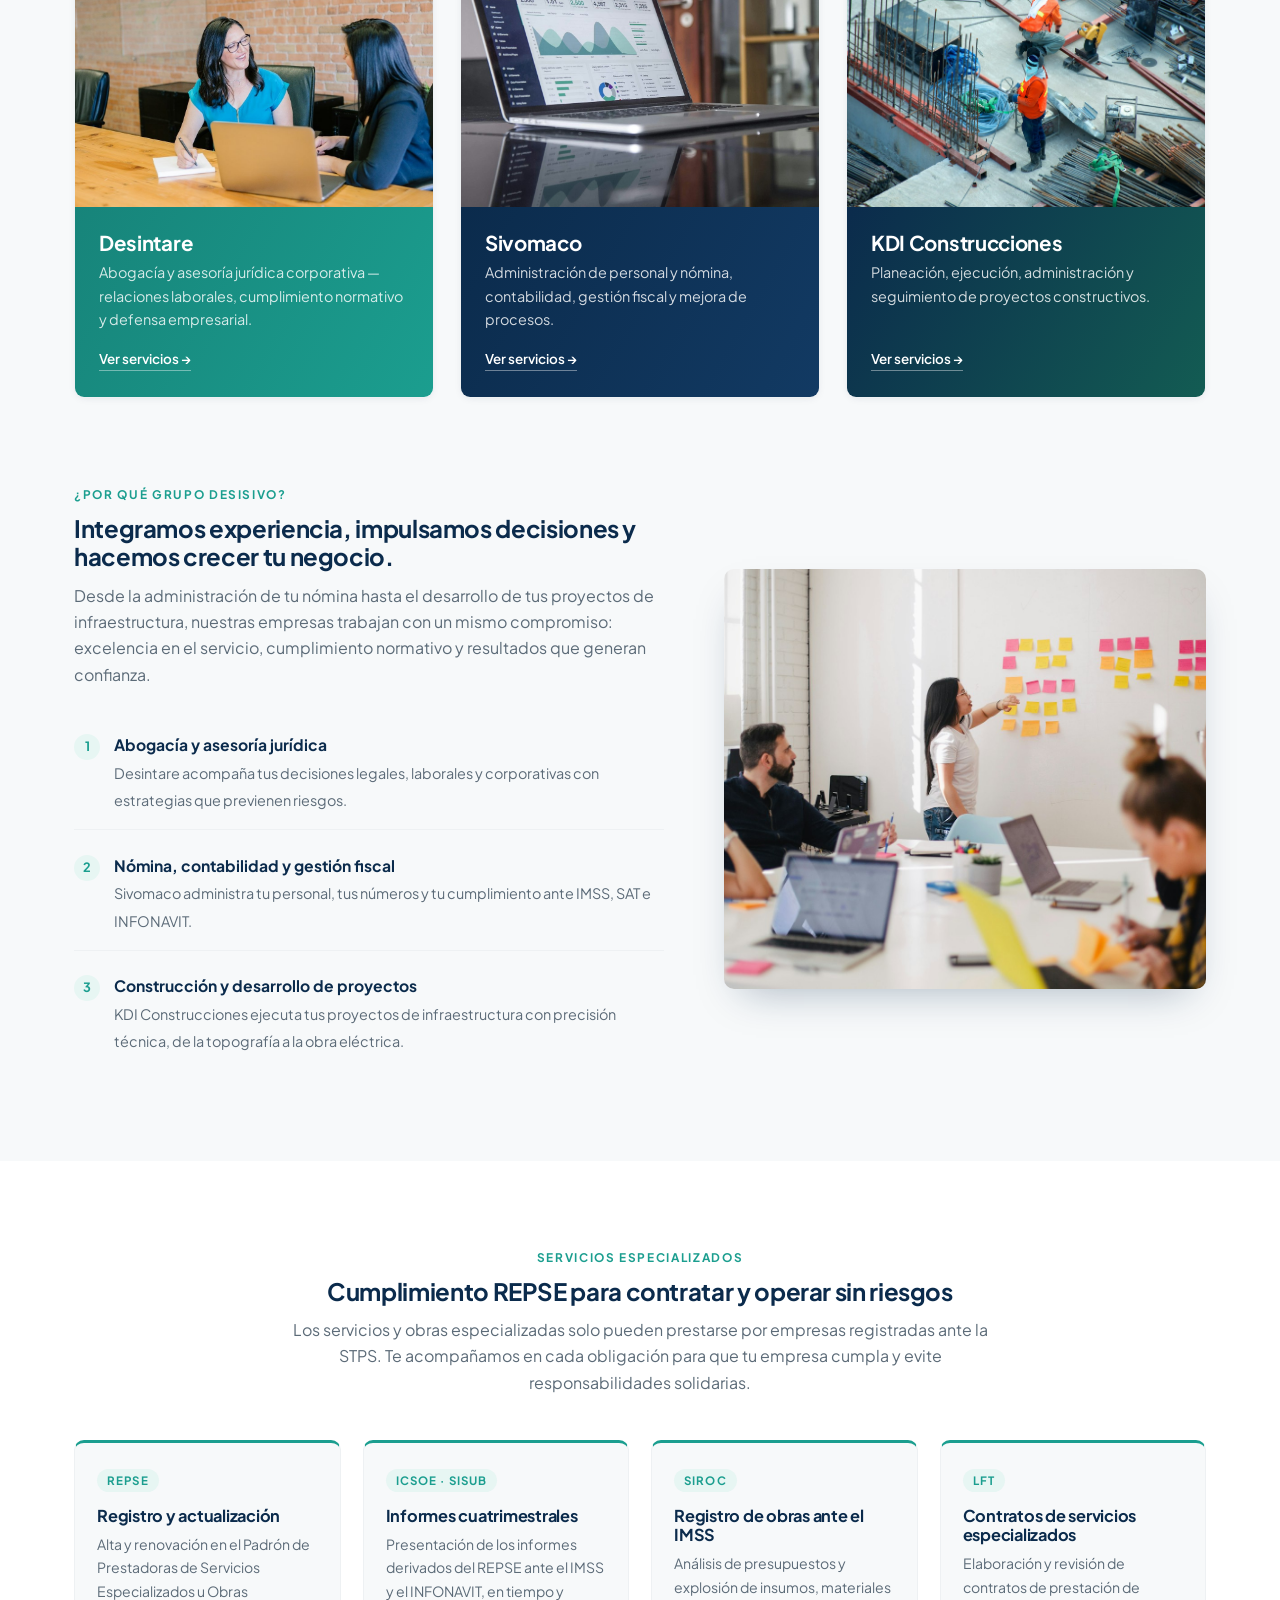
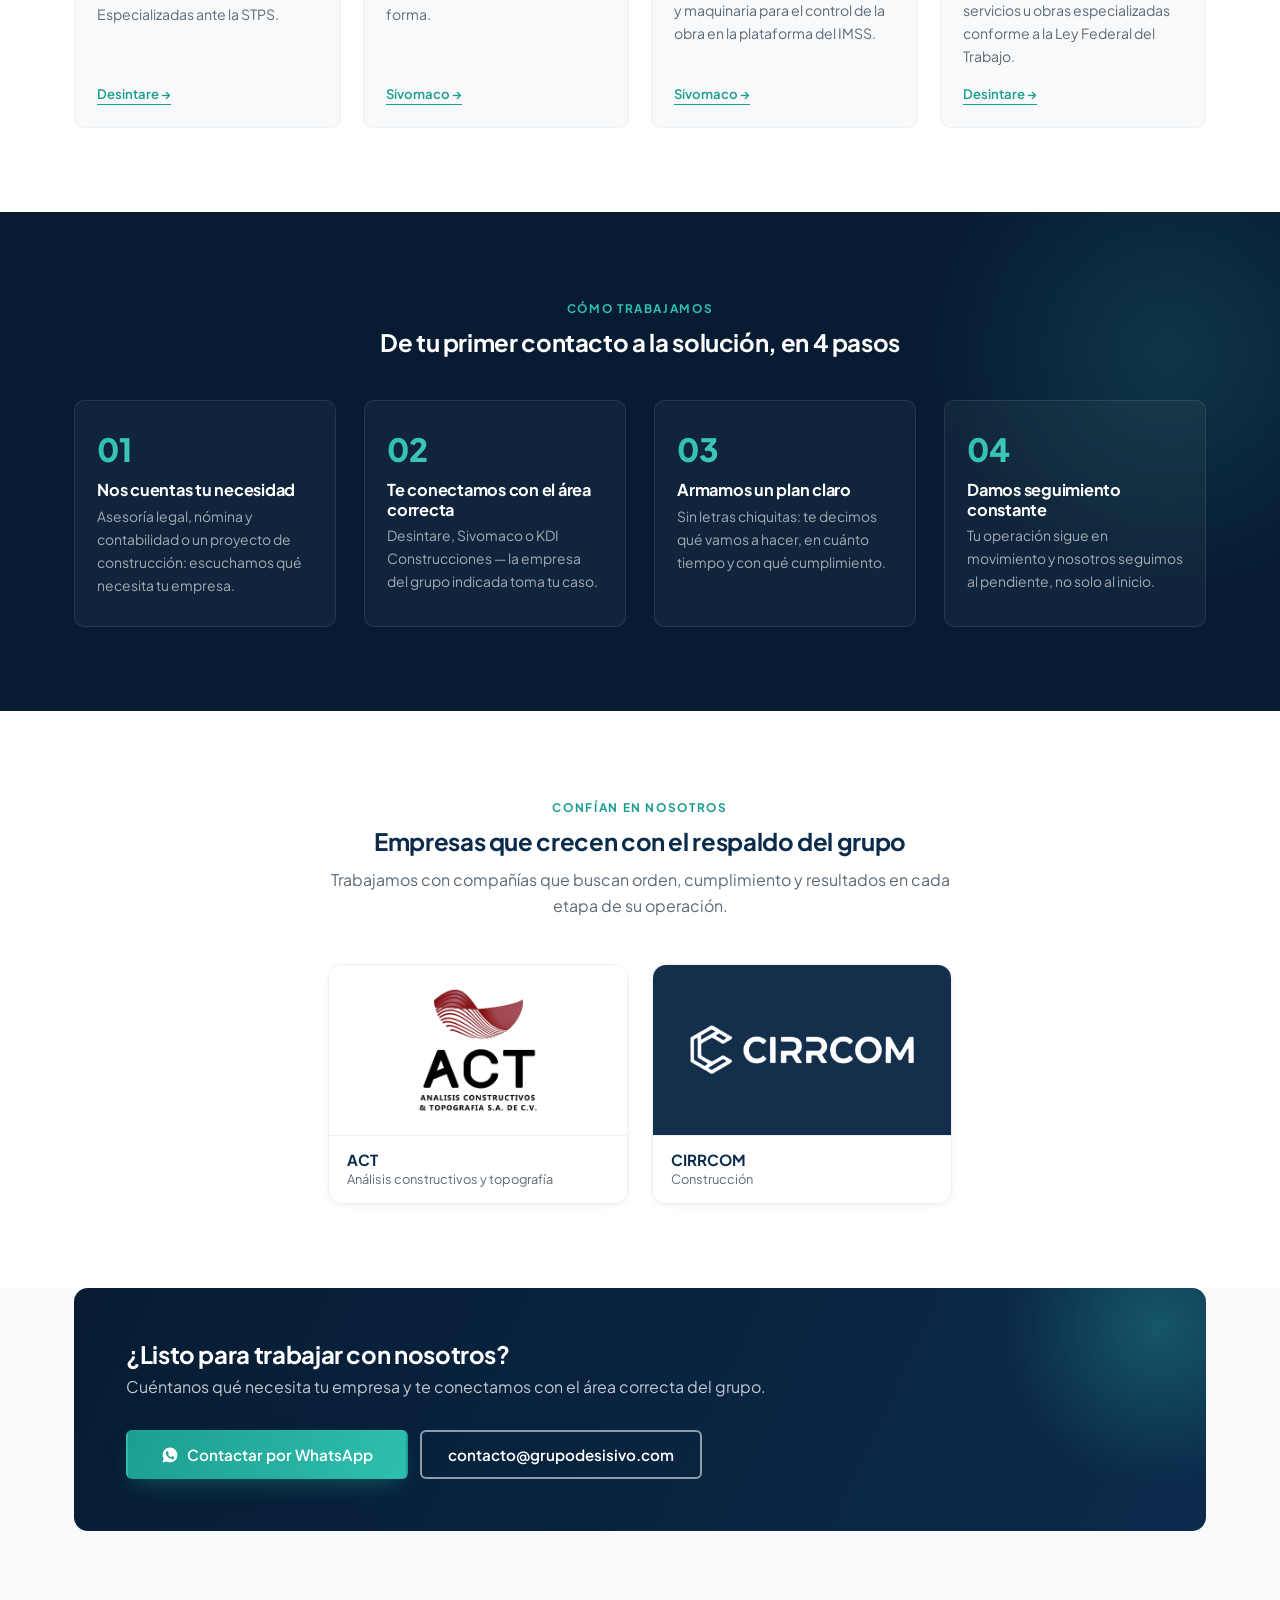
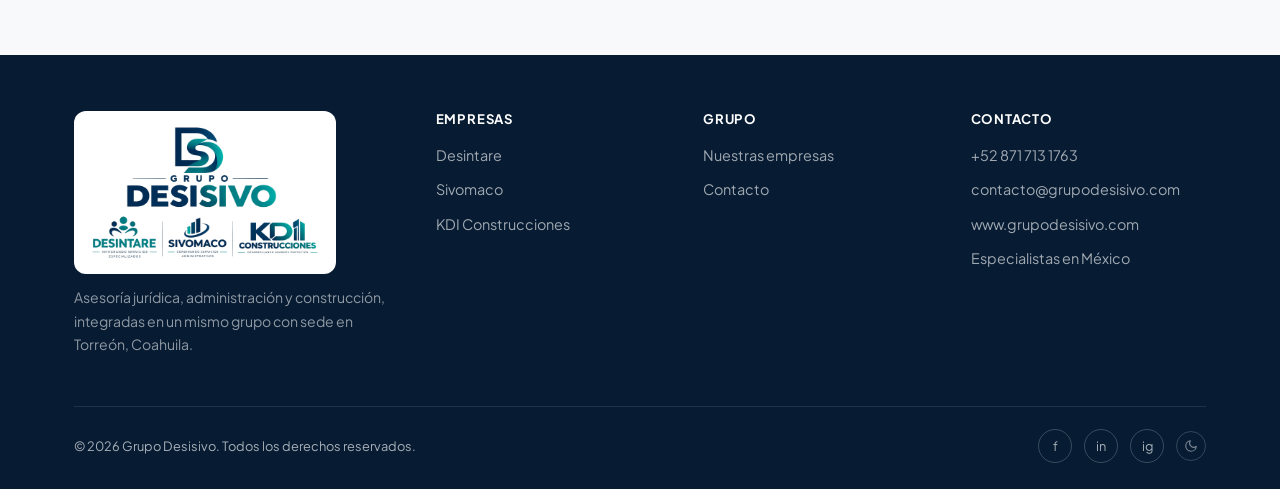
==== commit 4b9e9eff: "Corrige contacto, logos en colores originales y agrega servicios especializados El correo abre un me" ====
--- a/index.html
+++ b/index.html
@@ -15,8 +15,7 @@
 <header class="site-header">
   <div class="wrap header-inner">
     <a href="index.html" class="brand">
-      <img src="assets/img/logo-desisivo.png" alt="Grupo Desisivo" class="brand-logo brand-logo-light">
-      <img src="assets/img/logo-desisivo-dark.png" alt="Grupo Desisivo" class="brand-logo brand-logo-dark">
+      <img src="assets/img/logo-desisivo.png" alt="Grupo Desisivo" class="brand-logo">
     </a>
     <nav class="main-nav">
       <a href="index.html" class="active">Inicio</a>
@@ -34,12 +33,12 @@
 <section class="hero-carousel">
 
   <div class="hero-slide active">
-    <img class="slide-bg" src="assets/img/equipo-oficina.jpg" alt="Equipo de Grupo Desisivo en oficina">
+    <img class="slide-bg" src="assets/img/hero-sala-juntas.jpg" alt="Sala de juntas corporativa con vista panorámica">
     <div class="wrap">
       <div class="hero-content">
         <div class="eyebrow-line"><span class="bar"></span><span>Grupo empresarial · Torreón, Coahuila</span></div>
         <h1>Un grupo que <strong>decide</strong> mover tu negocio hacia adelante</h1>
-        <p class="lead">Tres empresas, una sola manera de trabajar: cercana, ordenada y con la experiencia legal, administrativa y de construcción que tu empresa necesita.</p>
+        <p class="lead">Uniendo conocimiento y experiencia bajo una sola forma de trabajo: cercana, ordenada y con el profesionalismo que mereces, resolvemos la administración, los servicios especializados y las necesidades legales y de construcción de tu empresa.</p>
         <div class="hero-actions">
           <a href="#empresas" class="btn btn-primary">Conoce las empresas</a>
           <a href="index.html#contacto" class="btn btn-outline">Hablar con un asesor</a>
@@ -109,7 +108,7 @@
 <section class="trust-strip">
   <div class="wrap">
     <div class="stat"><b data-count="3">0</b><span>Empresas del grupo</span></div>
-    <div class="stat"><b data-count="15" data-suffix="+">0</b><span>Servicios especializados</span></div>
+    <a class="stat stat-link" href="#servicios-especializados"><b data-count="15" data-suffix="+">0</b><span>Servicios especializados →</span></a>
     <div class="stat"><b data-count="100" data-suffix="%">0</b><span>Cumplimiento IMSS · STPS · SAT</span></div>
     <div class="stat"><b data-count="1">0</b><span>Sede en Torreón, Coahuila</span></div>
   </div>
@@ -123,8 +122,7 @@
       <p>Cada empresa resuelve una parte distinta de tu operación. Entra a la que necesitas para conocer sus servicios a detalle.</p>
     </div>
     <div class="brand-composite reveal">
-      <img src="assets/img/logo-desisivo-composite.png" alt="Grupo Desisivo — Desintare, Sivomaco y KDI Construcciones" class="logo-light">
-      <img src="assets/img/logo-desisivo-composite-dark.png" alt="Grupo Desisivo — Desintare, Sivomaco y KDI Construcciones" class="logo-dark">
+      <img src="assets/img/logo-desisivo-composite.png" alt="Grupo Desisivo — Desintare, Sivomaco y KDI Construcciones">
     </div>
 
     <div class="company-grid">
@@ -184,6 +182,42 @@
   </div>
 </section>
 
+<section class="section specialized" id="servicios-especializados">
+  <div class="wrap">
+    <div class="section-head center reveal" style="max-width:700px;">
+      <span class="eyebrow">Servicios especializados</span>
+      <h2>Cumplimiento REPSE para contratar y operar sin riesgos</h2>
+      <p>Los servicios y obras especializadas solo pueden prestarse por empresas registradas ante la STPS. Te acompañamos en cada obligación para que tu empresa cumpla y evite responsabilidades solidarias.</p>
+    </div>
+    <div class="specialized-grid">
+      <article class="spec-card reveal">
+        <span class="spec-code">REPSE</span>
+        <h3>Registro y actualización</h3>
+        <p>Alta y renovación en el Padrón de Prestadoras de Servicios Especializados u Obras Especializadas ante la STPS.</p>
+        <a class="spec-owner" href="desintare.html">Desintare →</a>
+      </article>
+      <article class="spec-card reveal reveal-delay-1">
+        <span class="spec-code">ICSOE · SISUB</span>
+        <h3>Informes cuatrimestrales</h3>
+        <p>Presentación de los informes derivados del REPSE ante el IMSS y el INFONAVIT, en tiempo y forma.</p>
+        <a class="spec-owner" href="sivomaco.html">Sivomaco →</a>
+      </article>
+      <article class="spec-card reveal reveal-delay-2">
+        <span class="spec-code">SIROC</span>
+        <h3>Registro de obras ante el IMSS</h3>
+        <p>Análisis de presupuestos y explosión de insumos, materiales y maquinaria para el control de la obra en la plataforma del IMSS.</p>
+        <a class="spec-owner" href="sivomaco.html">Sivomaco →</a>
+      </article>
+      <article class="spec-card reveal reveal-delay-3">
+        <span class="spec-code">LFT</span>
+        <h3>Contratos de servicios especializados</h3>
+        <p>Elaboración y revisión de contratos de prestación de servicios u obras especializadas conforme a la Ley Federal del Trabajo.</p>
+        <a class="spec-owner" href="desintare.html">Desintare →</a>
+      </article>
+    </div>
+  </div>
+</section>
+
 <section class="section process-band">
   <div class="wrap">
     <div class="section-head center reveal" style="max-width:640px;">
@@ -220,18 +254,19 @@
     <div class="section-head center reveal" style="max-width:640px;">
       <span class="eyebrow">Confían en nosotros</span>
       <h2>Empresas que crecen con el respaldo del grupo</h2>
-      <p>Trabajamos con compañías que buscan orden, cumplimiento y resultados en cada etapa de su operación. Muy pronto compartiremos aquí los logos de nuestros clientes.</p>
-    </div>
-    <!-- Cuando lleguen los logos reales, descomentar este bloque y colocar <img class="client-logo"> dentro de cada .client-slot
-    <div class="client-grid reveal">
-      <div class="client-slot"><img class="client-logo" src="assets/img/clientes/logo1.png" alt=""></div>
-      <div class="client-slot"><img class="client-logo" src="assets/img/clientes/logo2.png" alt=""></div>
-      <div class="client-slot"><img class="client-logo" src="assets/img/clientes/logo3.png" alt=""></div>
-      <div class="client-slot"><img class="client-logo" src="assets/img/clientes/logo4.png" alt=""></div>
-      <div class="client-slot"><img class="client-logo" src="assets/img/clientes/logo5.png" alt=""></div>
-      <div class="client-slot"><img class="client-logo" src="assets/img/clientes/logo6.png" alt=""></div>
-    </div>
-    -->
+      <p>Trabajamos con compañías que buscan orden, cumplimiento y resultados en cada etapa de su operación.</p>
+    </div>
+    <!-- Cada logo conserva su fondo original (.client-tile.on-light / .on-navy) para no alterar sus colores en ningún tema -->
+    <div class="client-row">
+      <figure class="client-tile on-light reveal">
+        <div class="client-tile-logo"><img src="assets/img/clientes/act.png" alt="ACT Análisis Constructivos & Topografía S.A. de C.V." loading="lazy"></div>
+        <figcaption><b>ACT</b><span>Análisis constructivos y topografía</span></figcaption>
+      </figure>
+      <figure class="client-tile on-navy reveal reveal-delay-1">
+        <div class="client-tile-logo"><img src="assets/img/clientes/cirrcom.png" alt="CIRRCOM" loading="lazy"></div>
+        <figcaption><b>CIRRCOM</b><span>Construcción</span></figcaption>
+      </figure>
+    </div>
   </div>
 </section>
 
@@ -243,7 +278,7 @@
         <p>Cuéntanos qué necesita tu empresa y te conectamos con el área correcta del grupo.</p>
       </div>
       <div class="actions">
-        <a href="https://wa.me/528717131763" target="_blank" rel="noopener" class="btn btn-primary btn-wa"><svg class="btn-icon" viewBox="0 0 24 24" fill="currentColor" aria-hidden="true"><path d="M12.04 2C6.58 2 2.13 6.44 2.13 11.9c0 1.75.46 3.45 1.32 4.95L2 22l5.26-1.38c1.45.79 3.08 1.21 4.75 1.21h.01c5.46 0 9.9-4.44 9.9-9.9 0-2.64-1.03-5.13-2.9-7A9.82 9.82 0 0 0 12.04 2Zm5.8 14.14c-.24.68-1.4 1.32-1.93 1.4-.5.08-1.11.11-1.79-.11-.41-.13-.94-.3-1.62-.6-2.85-1.23-4.71-4.1-4.85-4.29-.14-.19-1.16-1.54-1.16-2.94s.73-2.09.99-2.38c.26-.28.56-.35.75-.35h.53c.17 0 .4-.06.62.48.24.58.81 2 .88 2.14.07.14.12.31.02.5-.09.19-.14.31-.28.48-.14.16-.29.36-.42.49-.14.14-.28.28-.12.56.16.28.71 1.17 1.53 1.9 1.05.93 1.93 1.22 2.21 1.36.28.14.44.12.6-.07.16-.19.68-.79.86-1.06.18-.27.36-.22.6-.13.24.09 1.55.73 1.82.87.27.14.44.2.51.32.07.13.07.71-.17 1.39Z"/></svg>Contactar por WhatsApp</a>
+        <a href="https://wa.me/528712306741" target="_blank" rel="noopener" class="btn btn-primary btn-wa"><svg class="btn-icon" viewBox="0 0 24 24" fill="currentColor" aria-hidden="true"><path d="M12.04 2C6.58 2 2.13 6.44 2.13 11.9c0 1.75.46 3.45 1.32 4.95L2 22l5.26-1.38c1.45.79 3.08 1.21 4.75 1.21h.01c5.46 0 9.9-4.44 9.9-9.9 0-2.64-1.03-5.13-2.9-7A9.82 9.82 0 0 0 12.04 2Zm5.8 14.14c-.24.68-1.4 1.32-1.93 1.4-.5.08-1.11.11-1.79-.11-.41-.13-.94-.3-1.62-.6-2.85-1.23-4.71-4.1-4.85-4.29-.14-.19-1.16-1.54-1.16-2.94s.73-2.09.99-2.38c.26-.28.56-.35.75-.35h.53c.17 0 .4-.06.62.48.24.58.81 2 .88 2.14.07.14.12.31.02.5-.09.19-.14.31-.28.48-.14.16-.29.36-.42.49-.14.14-.28.28-.12.56.16.28.71 1.17 1.53 1.9 1.05.93 1.93 1.22 2.21 1.36.28.14.44.12.6-.07.16-.19.68-.79.86-1.06.18-.27.36-.22.6-.13.24.09 1.55.73 1.82.87.27.14.44.2.51.32.07.13.07.71-.17 1.39Z"/></svg>Contactar por WhatsApp</a>
         <a href="mailto:contacto@grupodesisivo.com" class="btn btn-outline">contacto@grupodesisivo.com</a>
       </div>
     </div>
@@ -254,7 +289,7 @@
   <div class="wrap">
     <div class="footer-grid">
       <div class="footer-brand">
-        <img src="assets/img/logo-desisivo-composite-dark.png" alt="Grupo Desisivo — Desintare, Sivomaco y KDI Construcciones" class="footer-logo" loading="lazy">
+        <img src="assets/img/logo-desisivo-composite.png" alt="Grupo Desisivo — Desintare, Sivomaco y KDI Construcciones" class="footer-logo" loading="lazy">
         <p style="margin-top:12px; color:rgba(255,255,255,.55); font-size:.88rem;">Asesoría jurídica, administración y construcción, integradas en un mismo grupo con sede en Torreón, Coahuila.</p>
       </div>
       <div>
--- a/assets/css/style.css
+++ b/assets/css/style.css
@@ -191,6 +191,53 @@
 }
 .theme-toast.show { opacity: 1; transform: translateX(-50%) translateY(0); }
 
+/* ---------- menú de opciones de correo ---------- */
+.mail-menu {
+  position: fixed;
+  z-index: 300;
+  width: 280px;
+  padding: 8px;
+  background: var(--surface);
+  border: 1px solid var(--gray-light);
+  border-radius: 12px;
+  box-shadow: 0 22px 48px -18px rgba(7,20,36,.45);
+  font-family: var(--font);
+}
+.mail-menu[hidden] { display: none; }
+.mail-menu-title {
+  margin: 4px 10px 8px;
+  font-size: .78rem;
+  color: var(--gray);
+  line-height: 1.45;
+  overflow-wrap: anywhere;
+}
+.mail-menu-title b { color: var(--heading); font-weight: 600; }
+.mail-menu a,
+.mail-menu button {
+  display: block;
+  width: 100%;
+  padding: 11px 12px;
+  border: 0;
+  border-radius: 8px;
+  background: none;
+  color: var(--heading);
+  font: 600 .88rem/1.3 var(--font);
+  text-align: left;
+  cursor: pointer;
+}
+.mail-menu a:hover, .mail-menu a:focus-visible,
+.mail-menu button:hover, .mail-menu button:focus-visible {
+  background: var(--teal-pale);
+  color: var(--teal);
+  outline: none;
+}
+.mail-menu.sheet {
+  left: 12px; right: 12px; bottom: 12px; top: auto;
+  width: auto;
+  padding: 10px;
+}
+.mail-menu.sheet a, .mail-menu.sheet button { padding: 14px 12px; font-size: .95rem; }
+
 /* ---------- barra de progreso ---------- */
 .scroll-progress {
   position: fixed;
@@ -248,12 +295,17 @@
   width: auto;
   display: block;
 }
-/* variante por tema: .logo-light en fondo claro, .logo-dark (letras blancas) en fondo oscuro */
-.brand-logo-dark, .logo-dark { display: none; }
-:root[data-theme="dark"] .brand-logo-light,
-:root[data-theme="dark"] .logo-light { display: none; }
-:root[data-theme="dark"] .brand-logo-dark,
-:root[data-theme="dark"] .logo-dark { display: block; }
+/* Los logos autorizados nunca se recolorean. En modo oscuro la barra pasa a gris plateado
+   (redefiniendo las variables solo dentro del header) para que el navy y el turquesa
+   originales del logo resalten; el logo no cambia de tamaño ni de posición entre temas. */
+:root[data-theme="dark"] header.site-header {
+  --header-bg: rgba(228,233,238,.97);
+  --surface: #e4e9ee;
+  --heading: #0b2b4c;
+  --gray-light: #cdd5dd;
+  --teal-pale: #d2ebe6;
+  box-shadow: 0 10px 26px -18px rgba(0,0,0,.7);
+}
 
 .brand-mark {
   width: 42px;
@@ -468,6 +520,8 @@
   color: var(--heading);
 }
 .trust-strip .stat span { font-size: .8rem; color: var(--gray); }
+.trust-strip .stat-link span { color: var(--teal); font-weight: 600; }
+.trust-strip .stat-link:hover span { text-decoration: underline; }
 
 /* ---------- section titles ---------- */
 .section {
@@ -601,6 +655,46 @@
   position: relative;
 }
 .media-card img { width: 100%; height: 420px; object-fit: cover; }
+
+/* ---------- servicios especializados (REPSE) ---------- */
+.specialized { background: var(--surface); transition: background-color .35s ease; }
+.specialized-grid {
+  display: grid;
+  grid-template-columns: repeat(4, 1fr);
+  gap: 22px;
+}
+.spec-card {
+  display: flex;
+  flex-direction: column;
+  padding: 26px 22px 22px;
+  border-radius: var(--radius);
+  border: 1px solid var(--gray-light);
+  border-top: 3px solid var(--teal);
+  background: var(--off-white);
+  transition: box-shadow .2s ease, transform .2s ease, background-color .35s ease;
+}
+.spec-card:hover { box-shadow: var(--shadow); transform: translateY(-3px); }
+.spec-code {
+  align-self: flex-start;
+  margin-bottom: 14px;
+  padding: 4px 10px;
+  border-radius: 999px;
+  background: var(--teal-pale);
+  color: var(--teal);
+  font-size: .72rem;
+  font-weight: 700;
+  letter-spacing: .1em;
+}
+.spec-card h3 { font-size: 1.02rem; margin-bottom: 8px; }
+.spec-card p { font-size: .88rem; flex: 1; margin-bottom: 16px; }
+.spec-owner {
+  font-size: .82rem;
+  font-weight: 600;
+  color: var(--teal);
+  align-self: flex-start;
+  border-bottom: 1px solid currentColor;
+  padding-bottom: 2px;
+}
 
 /* ---------- proceso / cómo trabajamos ---------- */
 .process-band {
@@ -693,6 +787,13 @@
   max-width: 640px;
   height: auto;
 }
+/* en modo oscuro el contenedor se vuelve placa blanca: el logo conserva sus colores originales */
+:root[data-theme="dark"] .brand-composite {
+  max-width: 700px;
+  background: #fff;
+  border-radius: 18px;
+  box-shadow: 0 20px 44px -22px rgba(0,0,0,.7);
+}
 @media (max-width: 760px) {
   .brand-composite { margin: 4px auto 28px; padding: 12px 8px; }
 }
@@ -702,63 +803,52 @@
   background: var(--surface);
   transition: background-color .35s ease;
 }
-.client-grid {
-  display: grid;
-  grid-template-columns: repeat(6, 1fr);
-  gap: 18px;
+/* filas centradas: se ve completa con 2 logos y crece sola al agregar más */
+.client-row {
+  display: flex;
+  flex-wrap: wrap;
+  justify-content: center;
+  gap: 24px;
   max-width: 1080px;
   margin: 0 auto;
 }
-.client-slot {
-  position: relative;
-  aspect-ratio: 16 / 9;
-  background: var(--off-white);
-  border: 1px dashed var(--gray-light);
-  border-radius: 10px;
+.client-tile {
+  flex: 0 1 300px;
+  margin: 0;
+  border-radius: 14px;
+  overflow: hidden;
+  border: 1px solid var(--gray-light);
+  background: var(--surface);
+  box-shadow: 0 2px 10px -4px rgba(11,43,76,.15);
+  transition: box-shadow .25s ease, transform .25s ease;
+}
+.client-tile:hover { box-shadow: var(--shadow); transform: translateY(-4px); }
+/* el área del logo usa el fondo original de cada marca: sus colores nunca se alteran */
+.client-tile-logo {
+  height: 170px;
   display: flex;
   align-items: center;
   justify-content: center;
-  overflow: hidden;
-  transition: border-color .25s ease, background .25s ease, transform .25s ease;
-}
-.client-slot:hover {
-  border-color: var(--teal);
-  background: var(--teal-pale);
-  transform: translateY(-2px);
-}
-.client-slot-label {
-  font-family: var(--font);
-  font-size: .72rem;
-  font-weight: 600;
-  letter-spacing: .12em;
-  text-transform: uppercase;
-  color: var(--gray);
-  opacity: .55;
-}
-/* cuando lleguen los logos reales: <img class="client-logo"> dentro del slot */
-.client-slot img.client-logo {
-  max-width: 70%;
-  max-height: 60%;
+  padding: 22px 28px;
+}
+.client-tile.on-light .client-tile-logo { background: #ffffff; }
+.client-tile.on-navy .client-tile-logo { background: #142f4c; }
+.client-tile-logo img {
+  max-width: 100%;
+  max-height: 100%;
   object-fit: contain;
-  filter: grayscale(1);
-  opacity: .72;
-  transition: filter .25s ease, opacity .25s ease;
-}
-.client-slot:hover img.client-logo {
-  filter: grayscale(0);
-  opacity: 1;
-}
-.client-slot:has(img.client-logo) .client-slot-label { display: none; }
-.client-slot:has(img.client-logo) {
-  background: transparent;
-  border-style: solid;
-  border-color: var(--gray-light);
-}
-:root[data-theme="dark"] .client-slot {
-  background: rgba(255,255,255,.03);
-  border-color: var(--gray-light);
-}
-:root[data-theme="dark"] .client-slot-label { color: rgba(255,255,255,.5); }
+  transition: transform .35s ease;
+}
+.client-tile:hover .client-tile-logo img { transform: scale(1.04); }
+.client-tile figcaption {
+  padding: 14px 18px 16px;
+  border-top: 1px solid var(--gray-light);
+  display: flex;
+  flex-direction: column;
+  gap: 2px;
+}
+.client-tile figcaption b { color: var(--heading); font-size: .95rem; }
+.client-tile figcaption span { color: var(--gray); font-size: .8rem; }
 
 /* ---------- panel oscuro contacto ---------- */
 .cta-band {
@@ -811,12 +901,15 @@
 .footer-grid li { margin-bottom: 10px; font-size: .9rem; color: rgba(255,255,255,.62); }
 .footer-grid a { color: rgba(255,255,255,.62); font-size: .9rem; overflow-wrap: anywhere; }
 .footer-grid a:hover { color: var(--teal-light); }
-/* el footer siempre es oscuro: logo autorizado en su versión de letras blancas */
+/* el footer siempre es oscuro: logo autorizado en placa blanca */
 .footer-logo {
   width: 100%;
-  max-width: 250px;
+  max-width: 262px;
   height: auto;
   display: block;
+  padding: 14px 16px;
+  background: #fff;
+  border-radius: 12px;
 }
 .footer-bottom {
   display: flex;
@@ -851,10 +944,15 @@
   gap: 22px;
   margin-bottom: 26px;
 }
-/* el hero siempre es oscuro: se usa la variante -dark del logo autorizado */
+/* el hero siempre es oscuro: logo autorizado en sus colores originales sobre placa blanca */
 .company-hero .company-logo {
-  height: 84px;
+  height: 72px;
   width: auto;
+  box-sizing: content-box;
+  padding: 12px 18px;
+  background: #fff;
+  border-radius: 14px;
+  box-shadow: 0 14px 30px -16px rgba(0,0,0,.6);
 }
 /* eslogan con el mismo tratamiento del lockup autorizado: mayúsculas espaciadas tras un divisor */
 .company-hero .company-slogan {
@@ -1000,7 +1098,7 @@
   .showcase img { height: 300px; }
   .showcase-overlay { position: static; transform: none; width: 100%; border-radius: 0; }
   .process-grid { grid-template-columns: 1fr 1fr; }
-  .client-grid { grid-template-columns: repeat(3, 1fr); gap: 14px; }
+  .specialized-grid { grid-template-columns: 1fr 1fr; }
 }
 
 /* teléfonos */
@@ -1016,7 +1114,7 @@
   .menu-toggle { padding: 10px 6px; }
 
   /* logo de empresa en su pagina */
-  .company-hero .company-logo { height: 62px; }
+  .company-hero .company-logo { height: 52px; padding: 9px 13px; border-radius: 12px; }
   .company-hero .company-slogan { font-size: .68rem; padding-left: 14px; max-width: 170px; }
 
   /* menú desplegable anclado al header.
@@ -1100,7 +1198,10 @@
 
   /* proceso */
   .process-grid { grid-template-columns: 1fr; gap: 16px; }
-  .client-grid { grid-template-columns: repeat(2, 1fr); gap: 12px; }
+  .client-row { gap: 16px; }
+  .client-tile { flex-basis: 100%; max-width: 360px; }
+  .client-tile-logo { height: 150px; }
+  .specialized-grid { grid-template-columns: 1fr; gap: 16px; }
   .process-step { padding: 22px 20px; }
   .process-step .step-num { font-size: 1.6rem; }
 
